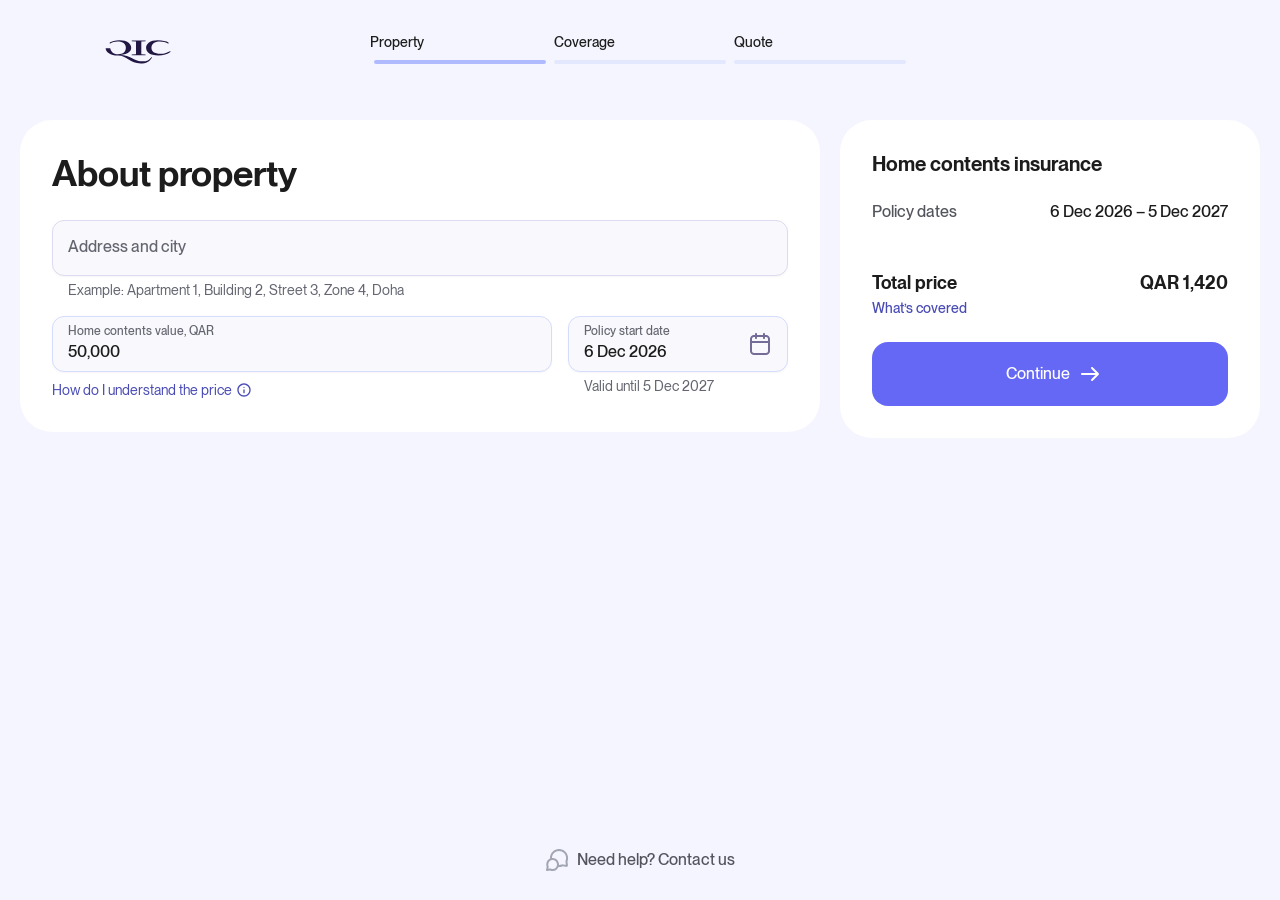
==== property.html @ 15c5d911 "Add files via upload" ====
<!doctype html>
<html lang="en">
<head>
  <meta charset="utf-8">
  <meta name="viewport" content="width=device-width, initial-scale=1">
  <title>QIC — About property</title>
  <link rel="stylesheet" href="css/tokens.css">
  <link rel="stylesheet" href="css/base.css">
  <link rel="stylesheet" href="css/components.css">
  <link rel="stylesheet" href="css/flow.css">
</head>
<body class="flow">

  <!-- ======================= Header-flow-v1.1 ======================= -->
  <header class="flow-header">
    <a class="flow-header__logo" href="index.html" aria-label="QIC">
      <img src="assets/img/logo.svg" alt="" width="76" height="24">
    </a>

    <nav class="flow-steps" aria-label="Quote progress">
      <!-- The mobile header swaps the per-step labels for one caption -->
      <p class="text-small-medium flow-steps__caption">Step 1 of 3: Property</p>

      <ol class="flow-progress">
        <li class="flow-progress__step is-active" aria-current="step">
          <span class="text-small-medium flow-progress__label">Property</span>
          <span class="flow-progress__bar"></span>
        </li>
        <li class="flow-progress__step">
          <span class="text-small-medium flow-progress__label">Coverage</span>
          <span class="flow-progress__bar"></span>
        </li>
        <li class="flow-progress__step">
          <span class="text-small-medium flow-progress__label">Quote</span>
          <span class="flow-progress__bar"></span>
        </li>
      </ol>
    </nav>
  </header>

  <!-- ================ Loading skeleton — frame 35670:120340 ================ -->
  <div class="flow-content flow-skeleton" data-skeleton aria-hidden="true">
    <div class="flow-card skeleton-card skeleton-card--form">
      <div class="skeleton-lines">
        <span class="skeleton skeleton--line"></span>
        <span class="skeleton skeleton--line skeleton--line-short"></span>
      </div>
      <div class="skeleton-row">
        <span class="skeleton skeleton--box"></span>
        <span class="skeleton skeleton--box"></span>
      </div>
    </div>

    <div class="flow-card skeleton-card skeleton-card--summary">
      <div class="skeleton-lines">
        <span class="skeleton skeleton--line"></span>
        <span class="skeleton skeleton--line skeleton--line-summary"></span>
      </div>
      <div class="skeleton-stack">
        <span class="skeleton skeleton--tile"></span>
        <span class="skeleton skeleton--tile"></span>
      </div>
    </div>
  </div>

  <main class="flow-content" data-step-content hidden>

    <!-- ========================= About property ========================= -->
    <form class="flow-card flow-card--form" id="property-form" action="#" novalidate>
      <h1 class="heading-2">About property</h1>

      <div class="flow-fields">

        <div class="field">
          <div class="field__body">
            <div class="field__content">
              <label class="field__label" for="address">Address and city</label>
              <input class="field__input" id="address" type="text" placeholder=" " autocomplete="street-address">
            </div>
          </div>
          <p class="text-small-regular field__caption">Example: Apartment 1, Building 2, Street 3, Zone 4, Doha</p>
        </div>

        <div class="flow-fields__row">
          <div class="flow-fields__col">
            <div class="field field--filled">
              <div class="field__body">
                <div class="field__content">
                  <label class="field__label" for="contents-value">Home contents value, QAR</label>
                  <input class="field__input" id="contents-value" type="text" inputmode="numeric"
                         placeholder=" " value="50,000" data-contents-value>
                </div>
              </div>
            </div>
            <a class="link" href="#">
              How do I understand the price
              <img class="link__icon" src="assets/img/icon-info.svg" alt="" width="16" height="16">
            </a>
          </div>

          <div class="field field--filled field--date">
            <div class="field__body">
              <div class="field__content">
                <label class="field__label" for="start-date">Policy start date</label>
                <span class="field__input field__input--static" data-start-date-text>&nbsp;</span>
              </div>
              <img class="field__icon" src="assets/img/icon-calendar-24.svg" alt="" width="24" height="24">
              <!-- The native control drives the value but is invisible: it renders
                   the date in its own locale format, which is not the design's -->
              <input class="field__date" id="start-date" type="date" data-start-date>
            </div>
            <p class="text-small-regular field__caption">Valid until <span data-valid-until></span></p>
          </div>
        </div>

      </div>
    </form>

    <!-- ============================= Summary ============================= -->
    <aside class="flow-card summary">
      <h2 class="heading-5">Home contents insurance</h2>

      <div class="summary__list">
        <div class="summary__cell">
          <span class="text-medium summary__key">Policy dates</span>
          <span class="text-medium summary__value" data-policy-dates></span>
        </div>
      </div>

      <hr class="summary__line">

      <div class="summary__cell summary__cell--total">
        <div class="summary__total">
          <span class="heading-6">Total price</span>
          <a class="link summary__covered" href="index.html#covers">What&rsquo;s covered</a>
        </div>
        <span class="heading-6 summary__price">QAR 1,420</span>
      </div>

      <button class="btn btn--l btn--primary btn--block" type="submit" form="property-form">
        <span class="btn__content">Continue</span>
        <img class="btn__icon" src="assets/img/icon-arrow-right-24.svg" alt="" width="24" height="24">
      </button>
    </aside>

  </main>

  <!-- ======================== Flow footer v.1.0 ======================== -->
  <footer class="flow-footer">
    <a class="flow-footer__link" href="#">
      <img src="assets/img/icon-support-24.svg" alt="" width="24" height="24">
      <span class="text-medium">Need help? Contact us</span>
    </a>
  </footer>

  <script src="js/state.js"></script>
  <script src="js/flow.js"></script>
</body>
</html>
---- css/tokens.css ----
/* Design tokens extracted from the live QIC portal (qic.online) */
:root {
  --Background-primary:#f5f5f9;
  --Background-secondary:#fff;
  --Border-primary:#dedeed;
  --Content-contrast-white:#fff;
  --Content-ghost:#cacad8;
  --Content-primary:#2d2d36;
  --Content-secondary:#727277;
  --colorAccentPurple100:#f7f8ff;
  --colorAccentPurple200:#e3e8ff;
  --colorAccentPurple300:#d5ddff;
  --colorAccentPurple400:#c5ceff;
  --colorAccentPurple500:#b0bbff;
  --colorAccentPurple50:#fdfdff;
  --colorAccentPurple600:#a4a5eb;
  --colorAccentPurple700:#6568f4;
  --colorAccentPurple800:#494bb5;
  --colorAccentPurple900:#22245e;
  --colorAccentPurple950:#231844;
  --colorAlphaBlack100:#000;
  --colorAlphaBlack12:#0000001f;
  --colorAlphaBlack16:#00000029;
  --colorAlphaBlack20:#00000033;
  --colorAlphaBlack30:#0000004d;
  --colorAlphaBlack40:#00000066;
  --colorAlphaBlack4:#0000000a;
  --colorAlphaBlack50:#00000080;
  --colorAlphaBlack60:#00000099;
  --colorAlphaBlack70:#000000b2;
  --colorAlphaBlack80:#000000cc;
  --colorAlphaBlack8:#00000014;
  --colorAlphaBlack90:#000000e5;
  --colorAlphaGray12:#f9f8fc1f;
  --colorAlphaGray20:#f9f8fc33;
  --colorAlphaPurple12:#6568f41f;
  --colorAlphaPurple16:#6568f429;
  --colorAlphaPurple20:#6568f433;
  --colorAlphaPurple30:#6568f44d;
  --colorAlphaPurple40:#6568f466;
  --colorAlphaPurple4:#6568f40a;
  --colorAlphaPurple50:#6568f480;
  --colorAlphaPurple60:#6568f499;
  --colorAlphaPurple70:#6568f4b2;
  --colorAlphaPurple80:#6568f4cc;
  --colorAlphaPurple8:#6568f414;
  --colorAlphaPurple90:#6568f4e5;
  --colorAlphaWhite100:#fff;
  --colorAlphaWhite12:#ffffff1f;
  --colorAlphaWhite16:#ffffff29;
  --colorAlphaWhite20:#ffffff33;
  --colorAlphaWhite30:#ffffff4d;
  --colorAlphaWhite40:#ffffff66;
  --colorAlphaWhite4:#ffffff0a;
  --colorAlphaWhite50:#ffffff80;
  --colorAlphaWhite60:#ffffff99;
  --colorAlphaWhite70:#ffffffb2;
  --colorAlphaWhite80:#ffffffcc;
  --colorAlphaWhite8:#ffffff14;
  --colorAlphaWhite90:#ffffffe5;
  --colorAltGreen100:#e7f5d0;
  --colorAltGreen200:#d7f2a7;
  --colorAltGreen300:#b2ef76;
  --colorAltGreen400:#82e670;
  --colorAltGreen500:#4ed438;
  --colorAltGreen50:#f5fde8;
  --colorAltGreen600:#27961a;
  --colorAltGreen700:#207318;
  --colorAltGreen800:#1e5b19;
  --colorAltGreen900:#1d4e19;
  --colorAltGreen950:#0a2a09;
  --colorAltOrange100:#fff4c6;
  --colorAltOrange200:#ffefbf;
  --colorAltOrange300:#ffe28c;
  --colorAltOrange400:#ffd65a;
  --colorAltOrange500:#ffbe16;
  --colorAltOrange50:#fffcf2;
  --colorAltOrange600:#f99f07;
  --colorAltOrange700:#dd7702;
  --colorAltOrange800:#b75306;
  --colorAltOrange900:#7a340d;
  --colorAltOrange950:#461a02;
  --colorAltPurple100:#f5e7ff;
  --colorAltPurple200:#ecd4ff;
  --colorAltPurple300:#d8a6ff;
  --colorAltPurple400:#cd8cff;
  --colorAltPurple500:#b351fb;
  --colorAltPurple50:#fbf5ff;
  --colorAltPurple600:#a02eef;
  --colorAltPurple700:#8a1ed2;
  --colorAltPurple800:#741eab;
  --colorAltPurple900:#5f198a;
  --colorAltPurple950:#410566;
  --colorAltRed100:#ffd9db;
  --colorAltRed200:#ffc7c7;
  --colorAltRed300:#ffa6ab;
  --colorAltRed400:#ff858d;
  --colorAltRed500:#ff5a5a;
  --colorAltRed50:#fff2f3;
  --colorAltRed600:#f83b3b;
  --colorAltRed700:#c11414;
  --colorAltRed800:#a01414;
  --colorAltRed900:#841818;
  --colorAltRed950:#480707;
  --colorAltViolet100:#e9e8ff;
  --colorAltViolet200:#ded9ff;
  --colorAltViolet300:#b9b2ff;
  --colorAltViolet400:#9c8cff;
  --colorAltViolet500:#7555fd;
  --colorAltViolet50:#f4f2ff;
  --colorAltViolet600:#6432f5;
  --colorAltViolet700:#5520e1;
  --colorAltViolet800:#481abd;
  --colorAltViolet900:#3c189a;
  --colorAltViolet950:#220c69;
  --colorArabianBlue100:#e0e1ff;
  --colorArabianBlue200:#c7c8fe;
  --colorArabianBlue300:#a5a4fd;
  --colorArabianBlue400:#8c80f9;
  --colorArabianBlue500:#7a62f2;
  --colorArabianBlue50:#eeefff;
  --colorArabianBlue600:#6c45e6;
  --colorArabianBlue700:#5e37cb;
  --colorArabianBlue800:#4c2fa4;
  --colorArabianBlue900:#402d82;
  --colorArabianBlue950:#231844;
  --colorBackgroundElevated:color-mix(in srgb,var(--colorBaseWhite),80% transparent);
  --colorBackgroundGhost:var(--colorSilverKen600);
  --colorBackgroundOverlay:color-mix(in srgb,var(--colorBaseBlack),50% transparent);
  --colorBackgroundPrimary:var(--colorSilverKen100);
  --colorBackgroundSecondary:var(--colorBaseWhite);
  --colorBaseBlack:#000;
  --colorBaseGray0:#fff;
  --colorBaseGray100:#f1effa;
  --colorBaseGray200:#dedaf1;
  --colorBaseGray300:#c5c1db;
  --colorBaseGray400:#b2b2c4;
  --colorBaseGray500:#a2a5b2;
  --colorBaseGray50:#f9f8fc;
  --colorBaseGray600:#858899;
  --colorBaseGray700:#636570;
  --colorBaseGray800:#53555c;
  --colorBaseGray900:#303036;
  --colorBaseGray950:#1c1c1c;
  --colorBasePurple100:#f5f5ff;
  --colorBasePurple200:#e3e8ff;
  --colorBasePurple300:#d5ddff;
  --colorBasePurple400:#c5ceff;
  --colorBasePurple500:#b0bbff;
  --colorBasePurple50:#fdfdff;
  --colorBasePurple600:#a4a5eb;
  --colorBasePurple700:#6568f4;
  --colorBasePurple800:#494bb5;
  --colorBasePurple900:#22245e;
  --colorBasePurple950:#231844;
  --colorBaseWhite:#fff;
  --colorBgBtnAlphaModalDefault:var(--colorAlphaWhite4);
  --colorBgBtnAlphaModalFocus:var(--colorAlphaWhite20);
  --colorBgBtnAlphaModalFocusOnWhite:var(--colorAlphaPurple12);
  --colorBgBtnAlphaModalHover:var(--colorAlphaWhite12);
  --colorBgBtnAlphaModalHoverOnWhite:var(--colorAlphaPurple4);
  --colorBgBtnCounterDefault:var(--colorBaseGray50);
  --colorBgBtnCounterDisabled:var(--colorAlphaPurple4);
  --colorBgBtnCounterFocus:var(--colorAltViolet100);
  --colorBgBtnCounterHover:var(--colorBaseGray100);
  --colorBgBtnGhostFocus:var(--colorBaseGray0);
  --colorBgBtnGhostHover:var(--colorAlphaBlack4);
  --colorBgBtnOutlineDefault:var(--colorBaseGray0);
  --colorBgBtnOutlineDisabled:var(--colorBaseGray0);
  --colorBgBtnOutlineFocus:var(--colorBaseGray0);
  --colorBgBtnOutlineHover:var(--colorBaseGray50);
  --colorBgBtnPrimaryDefault:var(--colorBasePurple700);
  --colorBgBtnPrimaryDisabled:var(--colorAlphaPurple4);
  --colorBgBtnPrimaryFocus:var(--colorBasePurple700);
  --colorBgBtnPrimaryHover:var(--colorBasePurple800);
  --colorBgBtnSecondaryDefault:var(--colorAlphaPurple8);
  --colorBgBtnSecondaryDisabled:var(--colorAlphaPurple4);
  --colorBgBtnSecondaryFocus:var(--colorAlphaPurple8);
  --colorBgBtnSecondaryHover:var(--colorAlphaPurple12);
  --colorBgBtnWhatsappDefaultOutline:var(--colorBaseGray0);
  --colorBgBtnWhatsappDefaultSolid:#25d366;
  --colorBgBtnWhatsappFocusOutline:var(--colorBaseGray0);
  --colorBgBtnWhatsappFocusSolid:#25d366;
  --colorBgBtnWhatsappHoverOutline:#dcfce7;
  --colorBgBtnWhatsappHoverSolid:#07b548;
  --colorBgCellDefault:var(--colorBaseGray0);
  --colorBgCellDisabled:var(--colorBaseGray0);
  --colorBgCellHover:var(--colorBaseGray100);
  --colorBgCellPressed:var(--colorBaseGray200);
  --colorBgCheckboxOffDefault:var(--colorAlphaPurple4);
  --colorBgCheckboxOffDisabled:var(--colorAlphaPurple4);
  --colorBgCheckboxOffError:var(--colorAltRed50);
  --colorBgCheckboxOffHover:var(--colorBaseGray0);
  --colorBgCheckboxOffPressed:var(--colorAlphaPurple20);
  --colorBgCheckboxOnDefault:var(--colorBasePurple700);
  --colorBgCheckboxOnDisabled:var(--colorAlphaPurple4);
  --colorBgCheckboxOnHover:var(--colorBasePurple800);
  --colorBgCheckboxOnPressed:var(--colorBasePurple900);
  --colorBgInputDefault:var(--colorBaseGray50);
  --colorBgInputDefaultError:var(--colorBaseGray50);
  --colorBgInputDisabled:var(--colorBaseGray50);
  --colorBgInputFilled:var(--colorBaseGray50);
  --colorBgInputFocus:var(--colorBaseGray0);
  --colorBgInputFocusError:var(--colorBaseGray0);
  --colorBgInputHover:var(--colorBaseGray100);
  --colorBgInputHoverError:var(--colorBaseGray0);
  --colorBgProgressCurrent:var(--colorAltGreen500);
  --colorBgProgressNeutral:var(--colorBaseGray100);
  --colorBgProgressNeutralHover:var(--colorAltOrange100);
  --colorBgProgressNext:var(--colorAltGreen300);
  --colorBgProgressSelected:var(--colorAltOrange400);
  --colorBgRadioOffDefault:var(--colorAlphaPurple4);
  --colorBgRadioOffDisabled:var(--colorAlphaPurple4);
  --colorBgRadioOffError:var(--colorAltRed50);
  --colorBgRadioOffHover:var(--colorBaseGray0);
  --colorBgRadioOffPressed:var(--colorAlphaPurple20);
  --colorBgRadioOnDefault:var(--colorBaseGray0);
  --colorBgRadioOnDisabled:var(--colorBaseGray50);
  --colorBgRadioOnHover:var(--colorBasePurple50);
  --colorBgRadioOnPressed:var(--colorBaseGray0);
  --colorBgSrfAccentBrand:var(--colorBasePurple700);
  --colorBgSrfAccentBrandHover:var(--colorBasePurple800);
  --colorBgSrfArabianDark:var(--colorBasePurple900);
  --colorBgSrfBlack:var(--colorAlphaBlack100);
  --colorBgSrfBrandPurple:var(--colorBasePurple200);
  --colorBgSrfContrastDark:var(--colorBaseGray950);
  --colorBgSrfErrorRed:var(--colorAltRed50);
  --colorBgSrfNavbarBlur:var(--colorAlphaWhite80);
  --colorBgSrfNavbarDefault:var(--colorBaseGray0);
  --colorBgSrfNeutralGray:var(--colorBaseGray200);
  --colorBgSrfNeutralHover:var(--colorBaseGray50);
  --colorBgSrfOverlay:var(--colorAlphaBlack60);
  --colorBgSrfOverlayLight:var(--colorAlphaWhite80);
  --colorBgSrfPrimary:var(--colorBaseGray0);
  --colorBgSrfSecondary:var(--colorBasePurple100);
  --colorBgSrfSecondaryAlpha:var(--colorAlphaPurple4);
  --colorBgSrfSuccessGreen:var(--colorAltGreen100);
  --colorBgSrfTertiary:var(--colorBaseGray100);
  --colorBgSrfTertiaryAlpha:var(--colorAlphaPurple8);
  --colorBgSrfWarningYellow:var(--colorAltOrange100);
  --colorBgSrfWarningYellowSolid:var(--colorAltOrange400);
  --colorBgToggleOffActive:var(--colorAlphaPurple4);
  --colorBgToggleOffDefault:var(--colorAlphaPurple8);
  --colorBgToggleOffDisabled:var(--colorAlphaPurple4);
  --colorBgToggleOffFocus:var(--colorAlphaPurple8);
  --colorBgToggleOffHover:var(--colorAlphaPurple12);
  --colorBgToggleOnActive:var(--colorBasePurple900);
  --colorBgToggleOnDefault:var(--colorBasePurple700);
  --colorBgToggleOnDisabled:var(--colorAlphaPurple4);
  --colorBgToggleOnFocus:var(--colorBasePurple700);
  --colorBgToggleOnHover:var(--colorBasePurple800);
  --colorBorderPrimary:var(--colorSilverKen500);
  --colorBrdrBtnOutlineDefault:var(--colorBaseGray200);
  --colorBrdrBtnOutlineDisabled:var(--colorAlphaPurple8);
  --colorBrdrBtnOutlineFocus:var(--colorBaseGray300);
  --colorBrdrBtnOutlineHover:var(--colorBaseGray300);
  --colorBrdrBtnWhatsappDefault:var(--colorBaseGray200);
  --colorBrdrBtnWhatsappFocus:#25d366;
  --colorBrdrBtnWhatsappHover:#86efad;
  --colorBrdrCellPrimary:var(--colorBaseGray0);
  --colorBrdrCellSecondary:var(--colorBaseGray0);
  --colorBrdrCheckboxOffDefault:var(--colorAlphaPurple12);
  --colorBrdrCheckboxOffError:var(--colorAltRed500);
  --colorBrdrCheckboxOffFocus:var(--colorBasePurple800);
  --colorBrdrCheckboxOffHover:var(--colorBasePurple700);
  --colorBrdrInputDefault:var(--colorBaseGray200);
  --colorBrdrInputDisabled:var(--colorAlphaPurple4);
  --colorBrdrInputError:var(--colorAltRed500);
  --colorBrdrInputFilled:var(--colorBasePurple300);
  --colorBrdrInputFocus:var(--colorBasePurple700);
  --colorBrdrInputHover:var(--colorBasePurple300);
  --colorBrdrRadioOffDefault:var(--colorAlphaPurple12);
  --colorBrdrRadioOffError:var(--colorAltRed500);
  --colorBrdrRadioOffHover:var(--colorAlphaPurple40);
  --colorBrdrRadioOffPressed:var(--colorBasePurple700);
  --colorBrdrRadioOnDefault:var(--colorBasePurple700);
  --colorBrdrRadioOnDisabled:var(--colorBaseGray200);
  --colorBrdrRadioOnHover:var(--colorBasePurple800);
  --colorBrdrRadioOnPressed:var(--colorBasePurple900);
  --colorBrdrSrfBgSeparator:var(--colorBaseGray0);
  --colorBrdrSrfBrandPurple:var(--colorAltViolet500);
  --colorBrdrSrfErrorRed:var(--colorAltRed500);
  --colorBrdrSrfGhost:var(--colorBaseGray50);
  --colorBrdrSrfPrimary:var(--colorBaseGray300);
  --colorBrdrSrfSecondary:var(--colorBaseGray200);
  --colorBrdrSrfSuccessGreen:var(--colorAltGreen500);
  --colorBrdrSrfTertiary:var(--colorBaseGray100);
  --colorBrdrSrfTransparentDark:var(--colorAlphaBlack12);
  --colorBrdrSrfTransparentLight:var(--colorAlphaWhite20);
  --colorBrdrSrfWarningYellow:var(--colorAltOrange500);
  --colorBrdrToggleOffFocus:var(--colorBasePurple700);
  --colorChaosBlack100:#bebec1;
  --colorChaosBlack200:#9e9ea3;
  --colorChaosBlack300:#727277;
  --colorChaosBlack400:#57575e;
  --colorChaosBlack500:#2d2d36;
  --colorChaosBlack50:#eaeaeb;
  --colorChaosBlack600:#292931;
  --colorChaosBlack700:#202026;
  --colorChaosBlack800:#19191e;
  --colorChaosBlack900:#131317;
  --colorContentAction:var(--colorRoyalPurple500);
  --colorContentContrastWhite:var(--colorBaseWhite);
  --colorContentGhost:var(--colorSilverKen600);
  --colorContentPrimary:var(--colorChaosBlack500);
  --colorContentSecondary:var(--colorChaosBlack300);
  --colorContentTertiary:var(--colorSilverKen700);
  --colorContextErrorBg:var(--colorFieryRed50);
  --colorContextErrorButton:var(--colorFieryRed100);
  --colorContextErrorContent:var(--colorFieryRed700);
  --colorContextNeutral:var(--colorSilverKen50);
  --colorContextPurpleBg:var(--colorRoyalPurple50);
  --colorContextPurpleDark:var(--colorRoyalPurple800);
  --colorContextPurpleLight:var(--colorRoyalPurple100);
  --colorContextSuccessAction:var(--colorGorgeousGreen100);
  --colorContextSuccessBg:var(--colorGorgeousGreen50);
  --colorContextSuccessContent:var(--colorGorgeousGreen700);
  --colorContextWarningBg:var(--colorSpectraYellow50);
  --colorContextWarningButton:var(--colorSpectraYellow100);
  --colorContextWarningContent:var(--colorSpectraYellow800);
  --colorFieryRed100:#f5bab7;
  --colorFieryRed200:#f19895;
  --colorFieryRed300:#ea6964;
  --colorFieryRed400:#e64c46;
  --colorFieryRed500:#e01f18;
  --colorFieryRed50:#fce9e7;
  --colorFieryRed600:#cc1c16;
  --colorFieryRed700:#9f1611;
  --colorFieryRed800:#7b110d;
  --colorFieryRed900:#5e0d0a;
  --colorGorgeousGreen100:#c2e8c7;
  --colorGorgeousGreen200:#a4ddac;
  --colorGorgeousGreen300:#7bcd86;
  --colorGorgeousGreen400:#61c46f;
  --colorGorgeousGreen500:#3ab54b;
  --colorGorgeousGreen50:#ebf8ed;
  --colorGorgeousGreen600:#35a544;
  --colorGorgeousGreen700:#298135;
  --colorGorgeousGreen800:#206429;
  --colorGorgeousGreen900:#184c20;
  --colorIcnBtnAlphaModalDefault:var(--colorAlphaWhite80);
  --colorIcnBtnAlphaModalDefaultOnWhite:var(--colorBaseGray600);
  --colorIcnBtnAlphaModalFocus:var(--colorBaseGray0);
  --colorIcnBtnAlphaModalFocusOnWhite:var(--colorBaseGray950);
  --colorIcnBtnAlphaModalHover:var(--colorBaseGray0);
  --colorIcnBtnAlphaModalHoverOnWhite:var(--colorBaseGray800);
  --colorIcnBtnCounterDefault:var(--colorBaseGray950);
  --colorIcnBtnCounterDisabled:var(--colorBaseGray500);
  --colorIcnBtnCounterFocus:var(--colorBasePurple900);
  --colorIcnBtnCounterHover:var(--colorBasePurple800);
  --colorIcnBtnGhostDefault:var(--colorBasePurple700);
  --colorIcnBtnGhostDisabled:var(--colorBaseGray500);
  --colorIcnBtnGhostFocus:var(--colorBasePurple700);
  --colorIcnBtnGhostHover:var(--colorBasePurple800);
  --colorIcnBtnLinkDefault:var(--colorBasePurple800);
  --colorIcnBtnLinkDefaultContrast:var(--colorBasePurple50);
  --colorIcnBtnLinkDisabled:var(--colorAlphaBlack30);
  --colorIcnBtnLinkDisabledContrast:var(--colorAlphaWhite60);
  --colorIcnBtnLinkFocus:var(--colorBasePurple900);
  --colorIcnBtnLinkFocusContrast:var(--colorBaseGray0);
  --colorIcnBtnLinkHover:var(--colorBasePurple900);
  --colorIcnBtnLinkHoverContrast:var(--colorBaseGray0);
  --colorIcnBtnOutlineDefault:var(--colorBaseGray950);
  --colorIcnBtnOutlineDisabled:var(--colorBaseGray500);
  --colorIcnBtnOutlineFocus:var(--colorBaseGray950);
  --colorIcnBtnOutlineHover:var(--colorBasePurple950);
  --colorIcnBtnPrimaryDefault:var(--colorBaseGray0);
  --colorIcnBtnPrimaryDisabled:var(--colorBaseGray500);
  --colorIcnBtnPrimaryFocus:var(--colorBaseGray0);
  --colorIcnBtnPrimaryHover:var(--colorBasePurple50);
  --colorIcnBtnSecondaryDefault:var(--colorBasePurple700);
  --colorIcnBtnSecondaryDisabled:var(--colorBaseGray500);
  --colorIcnBtnSecondaryFocus:var(--colorBasePurple700);
  --colorIcnBtnSecondaryHover:var(--colorBasePurple800);
  --colorIcnBtnWhatsappDefaultOutline:var(--colorBaseGray950);
  --colorIcnBtnWhatsappDefaultSolid:var(--colorBaseGray0);
  --colorIcnBtnWhatsappFocusOutline:var(--colorBaseGray950);
  --colorIcnBtnWhatsappFocusSolid:var(--colorBaseGray0);
  --colorIcnBtnWhatsappHoverOutline:#103928;
  --colorIcnBtnWhatsappHoverSolid:var(--colorBaseGray0);
  --colorIcnCellPrimary:#fff;
  --colorIcnCellSecondary:#fff;
  --colorIcnCheckboxOnDefault:var(--colorBaseGray0);
  --colorIcnCheckboxOnDisabled:var(--colorBaseGray500);
  --colorIcnCheckboxOnFocus:var(--colorBaseGray0);
  --colorIcnCheckboxOnHover:var(--colorBasePurple50);
  --colorIcnInputComplete:var(--colorAltGreen600);
  --colorIcnInputDefault:var(--colorBaseGray700);
  --colorIcnInputDisabled:var(--colorBaseGray500);
  --colorIcnInputError:var(--colorAltRed500);
  --colorIcnInputHover:var(--colorBaseGray900);
  --colorIcnRadioOnDefault:var(--colorBasePurple700);
  --colorIcnRadioOnDisabled:var(--colorBaseGray200);
  --colorIcnRadioOnHover:var(--colorBasePurple800);
  --colorIcnRadioOnPressed:var(--colorBasePurple900);
  --colorIcnSrfAction:var(--colorBasePurple700);
  --colorIcnSrfBrandPurple:var(--colorBasePurple800);
  --colorIcnSrfContrastDark:var(--colorBaseGray950);
  --colorIcnSrfContrastLight:var(--colorBaseGray0);
  --colorIcnSrfErrorRed:var(--colorAltRed700);
  --colorIcnSrfGhost:var(--colorBaseGray300);
  --colorIcnSrfLightYellow:var(--colorAltOrange400);
  --colorIcnSrfPrimary:var(--colorBaseGray950);
  --colorIcnSrfSecondary:var(--colorBaseGray800);
  --colorIcnSrfSuccessGreen:var(--colorAltGreen700);
  --colorIcnSrfTertiary:var(--colorBaseGray500);
  --colorIcnSrfWarningYellow:var(--colorAltOrange700);
  --colorIcnToggleOffActive:var(--colorBaseGray0);
  --colorIcnToggleOffDefault:var(--colorBaseGray0);
  --colorIcnToggleOffDisabled:var(--colorBaseGray200);
  --colorIcnToggleOffFocus:var(--colorBaseGray0);
  --colorIcnToggleOffHover:var(--colorBaseGray0);
  --colorIcnToggleOnActive:var(--colorBaseGray0);
  --colorIcnToggleOnDefault:var(--colorBaseGray0);
  --colorIcnToggleOnDisabled:var(--colorBaseGray0);
  --colorIcnToggleOnFocus:var(--colorBaseGray0);
  --colorIcnToggleOnHover:var(--colorBaseGray0);
  --colorInteractiveComplete:var(--colorGorgeousGreen500);
  --colorInteractiveError:var(--colorFieryRed500);
  --colorInteractiveHoverEffectError:var(--colorFieryRed50);
  --colorInteractiveHoverEffectPrimary:var(--colorRoyalPurple100);
  --colorInteractivePrimaryActive:var(--colorRoyalPurple700);
  --colorInteractivePrimaryHover:var(--colorRoyalPurple600);
  --colorInteractiveSecondaryActive:var(--colorSilverKen400);
  --colorInteractiveSecondaryHover:var(--colorSilverKen200);
  --colorInteractiveWarning:var(--colorSpectraYellow500);
  --colorMaroonRed100:#ffe4e6;
  --colorMaroonRed200:#fecdd3;
  --colorMaroonRed300:#fca5af;
  --colorMaroonRed400:#fa7285;
  --colorMaroonRed500:#f3405e;
  --colorMaroonRed50:#fff1f2;
  --colorMaroonRed600:#e01e48;
  --colorMaroonRed700:#bd133c;
  --colorMaroonRed800:#9e1338;
  --colorMaroonRed900:#74112f;
  --colorMaroonRed950:#4c0519;
  --colorPearlGray0:#fff;
  --colorPearlGray100:#ebebff;
  --colorPearlGray200:#e5e3ff;
  --colorPearlGray25:#f7f7fc;
  --colorPearlGray300:#d3d3eb;
  --colorPearlGray400:#b2b2d1;
  --colorPearlGray500:#9393ba;
  --colorPearlGray50:#f5f5ff;
  --colorPearlGray600:#867fac;
  --colorPearlGray700:#746c96;
  --colorPearlGray800:#5e597a;
  --colorPearlGray900:#4f4c63;
  --colorPearlGray950:#2e2c3a;
  --colorRoyalPurple100:#ded7f8;
  --colorRoyalPurple200:#b39ef9;
  --colorRoyalPurple300:#9072f6;
  --colorRoyalPurple400:#7b56f5;
  --colorRoyalPurple500:#5a2cf2;
  --colorRoyalPurple600:#5128dc;
  --colorRoyalPurple700:#401fac;
  --colorRoyalPurple800:#321885;
  --colorRoyalPurple900:#261266;
  --colorShellBlue100:#e2f4fc;
  --colorShellBlue200:#b6e8f9;
  --colorShellBlue300:#83dbf6;
  --colorShellBlue400:#42c8ee;
  --colorShellBlue500:#19b3de;
  --colorShellBlue50:#f1fafe;
  --colorShellBlue600:#0c91bd;
  --colorShellBlue700:#0b7499;
  --colorShellBlue800:#0d617f;
  --colorShellBlue900:#115169;
  --colorShellBlue950:#0b3346;
  --colorSilverKen100:#f5f5f9;
  --colorSilverKen200:#f0f0f7;
  --colorSilverKen300:#e9e9f3;
  --colorSilverKen400:#e5e5f1;
  --colorSilverKen500:#dedeed;
  --colorSilverKen50:#f9fafb;
  --colorSilverKen600:#cacad8;
  --colorSilverKen700:#9e9ea8;
  --colorSilverKen800:#7a7a82;
  --colorSilverKen900:#5d5d64;
  --colorSpectraYellow100:#fde8b8;
  --colorSpectraYellow200:#fddd96;
  --colorSpectraYellow300:#fcce66;
  --colorSpectraYellow400:#fbc548;
  --colorSpectraYellow500:#fab61a;
  --colorSpectraYellow50:#fff8e8;
  --colorSpectraYellow600:#e4a618;
  --colorSpectraYellow700:#b28112;
  --colorSpectraYellow800:#8a640e;
  --colorSpectraYellow900:#694c0b;
  --colorSuluGreen100:#ebf8cf;
  --colorSuluGreen200:#d7f2a4;
  --colorSuluGreen300:#c7eb88;
  --colorSuluGreen400:#a0d843;
  --colorSuluGreen500:#81be24;
  --colorSuluGreen50:#f6fce9;
  --colorSuluGreen600:#639719;
  --colorSuluGreen700:#4c7318;
  --colorSuluGreen800:#3e5c18;
  --colorSuluGreen900:#364e19;
  --colorSuluGreen950:#1a2b08;
  --colorSunriseYellow100:#fff0c6;
  --colorSunriseYellow200:#ffd970;
  --colorSunriseYellow300:#ffc94a;
  --colorSunriseYellow400:#ffb220;
  --colorSunriseYellow500:#f98f07;
  --colorSunriseYellow50:#fffaeb;
  --colorSunriseYellow600:#dd6902;
  --colorSunriseYellow700:#b74706;
  --colorSunriseYellow800:#94360c;
  --colorSunriseYellow900:#7a2d0d;
  --colorSunriseYellow950:#461602;
  --colorSunsetPink100:#f6eafd;
  --colorSunsetPink200:#efd9fb;
  --colorSunsetPink300:#e2bcf6;
  --colorSunsetPink400:#d091ef;
  --colorSunsetPink500:#c67ae9;
  --colorSunsetPink50:#fbf6fe;
  --colorSunsetPink600:#ab47d6;
  --colorSunsetPink700:#9434bc;
  --colorSunsetPink800:#7c2f9a;
  --colorSunsetPink900:#66277c;
  --colorSunsetPink950:#47115a;
  --colorTxtBtnGhostDefault:var(--colorBasePurple700);
  --colorTxtBtnGhostDisabled:var(--colorBaseGray500);
  --colorTxtBtnGhostFocus:var(--colorBasePurple700);
  --colorTxtBtnGhostHover:var(--colorBasePurple800);
  --colorTxtBtnLinkDefault:var(--colorBasePurple800);
  --colorTxtBtnLinkDefaultContrast:var(--colorBasePurple50);
  --colorTxtBtnLinkDisabled:var(--colorAlphaBlack30);
  --colorTxtBtnLinkDisabledContrast:var(--colorAlphaWhite60);
  --colorTxtBtnLinkFocus:var(--colorBasePurple900);
  --colorTxtBtnLinkFocusContrast:var(--colorBaseGray0);
  --colorTxtBtnLinkHover:var(--colorBasePurple900);
  --colorTxtBtnLinkHoverContrast:var(--colorBaseGray0);
  --colorTxtBtnOutlineDefault:var(--colorBaseGray950);
  --colorTxtBtnOutlineDisabled:var(--colorBaseGray500);
  --colorTxtBtnOutlineFocus:var(--colorBaseGray950);
  --colorTxtBtnOutlineHover:var(--colorBasePurple950);
  --colorTxtBtnPrimaryDefault:var(--colorBaseGray0);
  --colorTxtBtnPrimaryDisabled:var(--colorBaseGray500);
  --colorTxtBtnPrimaryFocus:var(--colorBaseGray0);
  --colorTxtBtnPrimaryHover:var(--colorBasePurple50);
  --colorTxtBtnSecondaryDefault:var(--colorBasePurple700);
  --colorTxtBtnSecondaryDisabled:var(--colorBaseGray500);
  --colorTxtBtnSecondaryFocus:var(--colorBasePurple700);
  --colorTxtBtnSecondaryHover:var(--colorBasePurple800);
  --colorTxtBtnWhatsappDefaultOutline:var(--colorBaseGray950);
  --colorTxtBtnWhatsappDefaultSolid:var(--colorBaseGray0);
  --colorTxtBtnWhatsappFocusOutline:var(--colorBaseGray950);
  --colorTxtBtnWhatsappFocusSolid:var(--colorBaseGray0);
  --colorTxtBtnWhatsappHoverOutline:#103928;
  --colorTxtBtnWhatsappHoverSolid:var(--colorBaseGray0);
  --colorTxtCellPrimary:var(--colorBaseGray0);
  --colorTxtCellSecondary:var(--colorBaseGray0);
  --colorTxtInputLabelComplete:var(--colorAltGreen600);
  --colorTxtInputLabelDefault:var(--colorBaseGray700);
  --colorTxtInputLabelDefaultError:var(--colorAltRed500);
  --colorTxtInputLabelDisabled:var(--colorBaseGray500);
  --colorTxtInputLabelFocus:var(--colorBaseGray950);
  --colorTxtInputLabelHover:var(--colorBaseGray900);
  --colorTxtInputLabelHoverError:var(--colorAltRed600);
  --colorTxtInputValueActive:var(--colorBaseGray950);
  --colorTxtInputValueActiveBlue:var(--colorBasePurple800);
  --colorTxtInputValueActiveError:var(--colorBaseGray950);
  --colorTxtInputValueDefault:var(--colorBaseGray700);
  --colorTxtInputValueDefaultError:var(--colorAltRed500);
  --colorTxtInputValueDisabled:var(--colorBaseGray500);
  --colorTxtInputValueHover:var(--colorBaseGray900);
  --colorTxtInputValueHoverError:var(--colorAltRed600);
  --colorTxtSrfAction:var(--colorBasePurple700);
  --colorTxtSrfBrandPurple:var(--colorBasePurple800);
  --colorTxtSrfContrastDark:var(--colorBaseGray950);
  --colorTxtSrfContrastLight:var(--colorBaseGray0);
  --colorTxtSrfErrorRed:var(--colorAltRed700);
  --colorTxtSrfGhost:var(--colorBaseGray500);
  --colorTxtSrfPrimary:var(--colorBaseGray950);
  --colorTxtSrfSecondary:var(--colorBaseGray800);
  --colorTxtSrfSuccessGreen:var(--colorAltGreen700);
  --colorTxtSrfTertiary:var(--colorBaseGray700);
  --colorTxtSrfWarningYellow:var(--colorAltOrange700);
  --dimension--0-1:-1px;
  --dimension--0-5:-2px;
  --dimension--1-5:-6px;
  --dimension--10:-40px;
  --dimension--12:-48px;
  --dimension--16:-64px;
  --dimension--1:-4px;
  --dimension--25:-100px;
  --dimension--2:-8px;
  --dimension--3:-12px;
  --dimension--4:-16px;
  --dimension--50:-200px;
  --dimension--5:-20px;
  --dimension--6:-24px;
  --dimension--7:-28px;
  --dimension--8:-32px;
  --dimension-0-1:1px;
  --dimension-0-5:2px;
  --dimension-0:0;
  --dimension-1-5:6px;
  --dimension-10:40px;
  --dimension-12:48px;
  --dimension-16:64px;
  --dimension-1:4px;
  --dimension-25:100px;
  --dimension-2:8px;
  --dimension-3:12px;
  --dimension-4:16px;
  --dimension-50:200px;
  --dimension-5:20px;
  --dimension-6:24px;
  --dimension-7:28px;
  --dimension-8:32px;
  --lh-display-hero:86px;
  --lh-heading-1:62px;
  --lh-heading-2:50px;
  --radius-0:var(--dimension-0);
  --radius-10:var(--dimension-16);
  --radius-1:var(--dimension-0-5);
  --radius-2-5:var(--dimension-1-5);
  --radius-2:var(--dimension-1);
  --radius-3:8px;
  --radius-3:var(--dimension-2);
  --radius-4:12px;
  --radius-4:var(--dimension-3);
  --radius-5:16px;
  --radius-5:var(--dimension-4);
  --radius-6:var(--dimension-5);
  --radius-7:var(--dimension-6);
  --radius-8:32px;
  --radius-8:var(--dimension-8);
  --radius-9:var(--dimension-12);
  --shadow2xl:var(--dimension-0) var(--dimension-3) var(--dimension-4) var(--dimension--2) var(--colorAlphaBlack12),var(--dimension-0) var(--dimension-6) var(--dimension-12) var(--dimension-0) var(--colorAlphaBlack16);
  --shadow3xl:var(--dimension-0) var(--dimension-4) var(--dimension-5) var(--dimension--4) var(--colorAlphaBlack16),var(--dimension-0) var(--dimension-8) var(--dimension-16) var(--dimension-0) var(--colorAlphaBlack20);
  --shadowBold:var(--dimension-0) var(--dimension-0-1) var(--dimension-1) var(--dimension-0) var(--colorAlphaBlack12),var(--dimension-0) var(--dimension-0-1) var(--dimension-0-5) var(--dimension-0) var(--colorAlphaBlack8);
  --shadowErrorBorder:var(--dimension-0) var(--dimension-0-1) var(--dimension-1) var(--dimension-0) var(--colorAlphaBlack4),var(--dimension-0) var(--dimension-0-1) var(--dimension-0-5) var(--dimension-0) var(--colorAlphaBlack4),var(--dimension-0) var(--dimension-0) var(--dimension-0) var(--dimension-0-5) var(--colorMaroonRed50);
  --shadowFloating:var(--dimension-0) var(--dimension-4) var(--dimension-50) var(--dimension-0) var(--colorAlphaPurple12);
  --shadowHoverFocus:var(--dimension-0) var(--dimension-0) var(--dimension-0) var(--dimension-0-5) var(--colorAlphaPurple8);
  --shadowHoverFocusAlt:var(--dimension-0) var(--dimension-0) var(--dimension-0) var(--dimension-0-5) var(--colorAlphaWhite20);
  --shadowHoverXsFocus:var(--dimension-0) var(--dimension-0) var(--dimension-0) var(--dimension-0-5) var(--colorAlphaPurple8);
  --shadowLg:var(--dimension-0) var(--dimension-1) var(--dimension-2) var(--dimension--0-5) var(--colorAlphaBlack8),var(--dimension-0) var(--dimension-3) var(--dimension-3) var(--dimension-0) var(--colorAlphaBlack4);
  --shadowMd:var(--dimension-0) var(--dimension-1) var(--dimension-2) var(--dimension-0) var(--colorAlphaBlack4);
  --shadowSkeu:var(--dimension-0) var(--dimension-0-1) var(--dimension-0-5) var(--dimension-0) var(--colorAlphaBlack4),var(--dimension-0) var(--dimension-2) var(--dimension-4) var(--dimension-0) var(--colorAlphaBlack8),var(--dimension-0) var(--dimension--1) var(--dimension-0) var(--dimension-0) var(--colorAlphaBlack8) inset;
  --shadowSm:var(--dimension-0) var(--dimension-0-1) var(--dimension-1) var(--dimension-0) var(--colorAlphaBlack4),var(--dimension-0) var(--dimension-0-1) var(--dimension-0-5) var(--dimension-0) var(--colorAlphaBlack4);
  --shadowSmFocus:var(--dimension-0) var(--dimension-0-1) var(--dimension-1) var(--dimension-0) rgba(0,0,0,.05),var(--dimension-0) var(--dimension-0-1) var(--dimension-0-5) var(--dimension-0) var(--colorAlphaBlack4),var(--dimension-0) var(--dimension-0) var(--dimension-0) var(--dimension-0-5) var(--colorAlphaPurple8);
  --shadowTooltip:var(--dimension-0) var(--dimension-0-1) var(--dimension-1) var(--dimension-0-1) var(--colorAlphaBlack16),var(--dimension-0) var(--dimension-2) var(--dimension-6) var(--dimension-0) var(--colorAlphaBlack12);
  --shadowWhatsappFocus:var(--dimension-0) var(--dimension-0-1) var(--dimension-1) var(--dimension-0) var(--colorAlphaBlack4),var(--dimension-0) var(--dimension-0-1) var(--dimension-0-5) var(--dimension-0) var(--colorAlphaBlack4),var(--dimension-0) var(--dimension-0) var(--dimension-0) var(--dimension-0-5) #f0fdf4;
  --shadowXl:var(--dimension-0) var(--dimension-2) var(--dimension-3) var(--dimension--1) var(--colorAlphaBlack8),var(--dimension-0) var(--dimension-5) var(--dimension-6) var(--dimension-0) var(--colorAlphaBlack4);
  --shadowXs:var(--dimension-0) var(--dimension-0-1) var(--dimension-0-5) var(--dimension-0) var(--colorAlphaBlack4);
  --shadowXsFocus:var(--dimension-0) var(--dimension-0-1) var(--dimension-0-5) var(--dimension-0) var(--colorAlphaBlack4),var(--dimension-0) var(--dimension-0) var(--dimension-0) var(--dimension-0-5) var(--colorAlphaPurple8);
  --spacing-0:var(--dimension-0);
  --spacing-10:var(--dimension-16);
  --spacing-11:var(--dimension-25);
  --spacing-1:var(--dimension-0-5);
  --spacing-2-5:var(--dimension-1-5);
  --spacing-2:var(--dimension-1);
  --spacing-3:8px;
  --spacing-3:var(--dimension-2);
  --spacing-4:var(--dimension-3);
  --spacing-5:16px;
  --spacing-5:var(--dimension-4);
  --spacing-6:20px;
  --spacing-6:var(--dimension-5);
  --spacing-7:24px;
  --spacing-7:var(--dimension-6);
  --spacing-8:32px;
  --spacing-8:var(--dimension-8);
  --spacing-9:var(--dimension-12);
}
---- css/base.css ----
/* ---------------------------------------------------------------
   Base layer: fonts, reset, typography scale
   Typography values come from the Figma text styles:
   Headings/heading-1        48/62 SemiBold
   Paragraph/default-bold    18/28 SemiBold
   Texts/text-medium         16/24 Medium
   Texts/text-small-medium   14/20 Medium
   --------------------------------------------------------------- */

@font-face {
  font-family: "PP Neue Montreal";
  font-style: normal;
  font-weight: 400;
  font-display: swap;
  src: url("../assets/fonts/PPNeueMontreal-Regular.woff2") format("woff2");
}
@font-face {
  font-family: "PP Neue Montreal";
  font-style: normal;
  font-weight: 500;
  font-display: swap;
  src: url("../assets/fonts/PPNeueMontreal-Medium.woff2") format("woff2");
}
@font-face {
  font-family: "PP Neue Montreal";
  font-style: normal;
  font-weight: 600;
  font-display: swap;
  src: url("../assets/fonts/PPNeueMontreal-SemiBold.woff2") format("woff2");
}

*,
*::before,
*::after {
  box-sizing: border-box;
}

html {
  -webkit-text-size-adjust: 100%;
}

body {
  margin: 0;
  background-color: var(--colorBgSrfPrimary);
  color: var(--colorTxtSrfPrimary);
  font-family: "PP Neue Montreal", -apple-system, BlinkMacSystemFont, "Segoe UI", Roboto, sans-serif;
  font-size: 16px;
  font-weight: 500;
  line-height: 24px;
  -webkit-font-smoothing: antialiased;
  -moz-osx-font-smoothing: grayscale;
}

img,
svg {
  display: block;
  max-width: 100%;
}

/* A class that sets `display` would otherwise beat the UA rule for [hidden],
   which is how the A/B harness takes a variant off the page */
[hidden] {
  display: none !important;
}

/* These carry a UA margin (figure/blockquote get 1em 40px) that breaks layout */
figure,
blockquote {
  margin: 0;
}

button {
  font: inherit;
  color: inherit;
  margin: 0;
}

.heading-1 {
  margin: 0;
  font-size: 48px;
  line-height: 62px;
  font-weight: 600;
  letter-spacing: 0;
}

.heading-2 {
  margin: 0;
  font-size: 36px;
  line-height: 44px;
  font-weight: 600;
  letter-spacing: 0;
}

.heading-3 {
  margin: 0;
  font-size: 28px;
  line-height: 32px;
  font-weight: 600;
  letter-spacing: 0;
}

.heading-4 {
  margin: 0;
  font-size: 24px;
  line-height: 32px;
  font-weight: 600;
  letter-spacing: 0;
}

.heading-5 {
  margin: 0;
  font-size: 20px;
  line-height: 24px;
  font-weight: 600;
  letter-spacing: 0;
}

.heading-6 {
  margin: 0;
  font-size: 18px;
  line-height: 22px;
  font-weight: 600;
  letter-spacing: 0;
}

/* Display/display-hero — only the variant B headline uses it */
.display-hero {
  margin: 0;
  font-size: 72px;
  line-height: 86px;
  font-weight: 600;
  letter-spacing: -1.44px;
}

.paragraph-large {
  font-size: 24px;
  line-height: 36px;
  font-weight: 400;
}

.paragraph-default {
  font-size: 18px;
  line-height: 28px;
  font-weight: 400;
}

.paragraph-default-bold {
  font-size: 18px;
  line-height: 28px;
  font-weight: 600;
}

.text-medium {
  font-size: 16px;
  line-height: 24px;
  font-weight: 500;
}

.text-small-medium {
  font-size: 14px;
  line-height: 20px;
  font-weight: 500;
}

.text-regular {
  font-size: 16px;
  line-height: 24px;
  font-weight: 400;
}

.text-small-regular {
  font-size: 14px;
  line-height: 20px;
  font-weight: 400;
}

.caption-regular {
  font-size: 12px;
  line-height: 14px;
  font-weight: 400;
  font-feature-settings: "lnum" 1, "pnum" 1;
}

.footnote-regular {
  font-size: 10px;
  line-height: 12px;
  font-weight: 400;
  font-feature-settings: "lnum" 1, "pnum" 1;
}

.visually-hidden {
  position: absolute;
  width: 1px;
  height: 1px;
  margin: -1px;
  padding: 0;
  overflow: hidden;
  clip: rect(0 0 0 0);
  white-space: nowrap;
  border: 0;
}

/* Page grid: 1440 frame with 176px side margins -> 1088px content */
.container {
  width: 100%;
  max-width: calc(1088px + 48px); /* content + page gutters */
  margin-inline: auto;
  padding-inline: 24px;
}
---- css/components.css ----
/* ---------------------------------------------------------------
   Button v1.0
   Sizes from the component doc: L 64 / M 56 / S 44 / XS 32
   --------------------------------------------------------------- */
.btn {
  position: relative;
  display: inline-flex;
  align-items: center;
  justify-content: center;
  overflow: hidden;
  border: none;
  border-radius: var(--radius-4);
  background: none;
  font-size: 14px;
  line-height: 20px;
  font-weight: 500;
  white-space: nowrap;
  text-decoration: none; /* some buttons are links, e.g. in the footer */
  cursor: pointer;
  transition: background-color 0.15s ease, border-color 0.15s ease, box-shadow 0.15s ease;
}

/* S — 44px. Height is fixed so the 1px outline border does not grow the box. */
.btn--s {
  height: 44px;
  padding: 0 var(--spacing-5);
}

/* M — 56px */
.btn--m {
  height: 56px;
  padding: 0 var(--spacing-6);
  font-size: 16px;
  line-height: 24px;
}

.btn__content {
  display: flex;
  align-items: center;
  justify-content: center;
  padding-inline: var(--spacing-3);
}

.btn__icon {
  flex: 0 0 auto;
  width: 20px;
  height: 20px;
}

.btn--primary {
  background-color: var(--colorBgBtnPrimaryDefault);
  color: var(--colorTxtBtnPrimaryDefault);
}
.btn--primary:hover {
  background-color: var(--colorBgBtnPrimaryHover);
}
.btn--primary:focus-visible {
  outline: none;
  box-shadow: var(--shadowHoverFocus);
}

.btn--outline {
  background-color: var(--colorBgBtnOutlineDefault);
  border: 1px solid var(--colorBrdrBtnOutlineDefault);
  color: var(--colorTxtBtnOutlineDefault);
}
.btn--outline:hover {
  background-color: var(--colorBgBtnOutlineHover);
  border-color: var(--colorBrdrBtnOutlineHover);
}
.btn--outline:focus-visible {
  outline: none;
  box-shadow: var(--shadowHoverFocus);
}

/* Icon-only button — unique paddings per the component doc */
.btn--icon-only {
  padding: var(--spacing-4);
  width: 44px;
  height: 44px;
}
.btn--icon-only .btn__icon {
  width: 24px;
  height: 24px;
}

/* ---------------------------------------------------------------
   Navbar v.2.0
   --------------------------------------------------------------- */
.navbar {
  position: sticky;
  top: 0;
  z-index: 10;
  display: flex;
  align-items: center;
  justify-content: space-between;
  gap: var(--spacing-6);
  padding: var(--spacing-5) var(--spacing-8);
  background-color: var(--colorBgSrfNavbarDefault);
}

.navbar__links {
  display: flex;
  align-items: center;
  gap: var(--spacing-9);
}

.navbar__logo {
  display: flex;
  align-items: center;
  width: 76px;
  height: 24px;
}
.navbar__logo img {
  width: 76px;
  height: 24px;
}

.navbar__group {
  display: flex;
  align-items: center;
  gap: var(--spacing-2);
}

.navbar__link {
  display: flex;
  align-items: center;
  justify-content: center;
  gap: 4px;
  padding: var(--spacing-3) var(--spacing-4);
  border: none;
  border-radius: var(--radius-2-5);
  background: none;
  color: var(--colorTxtBtnOutlineDefault);
  font-size: 14px;
  line-height: 20px;
  font-weight: 500;
  text-decoration: none;
  white-space: nowrap;
  cursor: pointer;
  transition: background-color 0.15s ease;
}
.navbar__link:hover {
  background-color: var(--colorBgSrfNeutralHover);
}
.navbar__link-label {
  display: flex;
  align-items: center;
  justify-content: center;
  height: 16px;
  padding-inline: var(--spacing-2);
}
.navbar__link-arrow {
  width: 16px;
  height: 16px;
  margin-top: 2px;
}

.navbar__divider {
  width: 1px;
  height: 12px;
  flex: 0 0 auto;
  background-color: var(--colorBrdrSrfPrimary);
}

.navbar__actions {
  display: flex;
  align-items: center;
  justify-content: flex-end;
  gap: var(--spacing-3);
}

/* ---------------------------------------------------------------
   Shared components — Link, Badge, Review card, Slider dots
   --------------------------------------------------------------- */

/* Button L — 64px, radius 16 per the design */
.btn--l {
  height: 64px;
  padding: 0 var(--spacing-8);
  border-radius: var(--radius-5);
  font-size: 16px;
  line-height: 24px;
}
.btn--l .btn__icon {
  width: 24px;
  height: 24px;
}
.btn--block {
  width: 100%;
}

/* --- Link v1.0 --- */
.link {
  display: inline-flex;
  align-items: center;
  justify-content: center;
  align-self: flex-start;
  gap: var(--spacing-2);
  font-size: 14px;
  line-height: 20px;
  font-weight: 400;
  color: var(--colorTxtBtnLinkDefault);
  text-decoration: none;
}
.link:hover {
  color: var(--colorTxtBtnLinkHover, var(--colorBasePurple900));
}
.link__icon {
  width: 16px;
  height: 16px;
}

/* --- Badge v1.0 --- */
.badge {
  display: inline-flex;
  align-items: center;
  justify-content: center;
  padding: var(--spacing-2) var(--spacing-4);
  border: 1px solid var(--colorBrdrSrfSecondary);
  border-radius: var(--radius-5);
  background-color: var(--colorBgSrfPrimary);
  font-size: 14px;
  line-height: 20px;
  font-weight: 500;
  color: var(--colorTxtSrfPrimary);
  white-space: nowrap;
  transition: background-color 0.15s ease, border-color 0.15s ease;
}
button.badge {
  cursor: pointer;
}
button.badge:hover {
  background-color: var(--colorBgSrfNeutralHover);
  border-color: var(--colorBrdrSrfPrimary);
}
button.badge:focus-visible {
  outline: none;
  box-shadow: var(--shadowHoverFocus);
}

/* Badge v1.0 — Brand, M (24px) */
.badge--brand {
  height: 24px;
  padding: calc(var(--spacing-1) - 1px) calc(var(--spacing-4) - 1px);
  border-color: var(--colorBgSrfAccentBrand);
  color: var(--colorTxtSrfBrandPurple);
}

/* --- Review Card Small --- */
.review-card {
  display: flex;
  flex-direction: column;
  justify-content: flex-end;
  gap: var(--spacing-5);
  width: 100%;
  min-width: 270px;
  padding: var(--spacing-7);
  border-radius: var(--radius-5);
  background-color: var(--colorBgSrfTertiary);
}

.review-card__stars {
  display: flex;
  align-items: center;
  gap: var(--spacing-2);
}
.review-card__stars img {
  width: 16px;
  height: 16px;
}

.review-card__text {
  margin: 0;
  color: var(--colorTxtSrfPrimary);
}

.review-card__author {
  display: flex;
  align-items: center;
  gap: var(--spacing-3);
}

.review-card__avatar {
  flex: 0 0 auto;
  width: 32px;
  height: 32px;
  border: 1px solid var(--colorBrdrSrfTransparentDark);
  border-radius: 100px;
  overflow: clip;
}
.review-card__avatar img {
  width: 100%;
  height: 100%;
  object-fit: cover;
}

.review-card__meta {
  display: flex;
  flex: 1 0 0;
  min-width: 0;
  flex-direction: column;
}

.review-card__name {
  font-size: 14px;
  line-height: 20px;
  font-weight: 500;
  color: var(--colorTxtSrfPrimary);
}

.review-card__date {
  color: var(--colorTxtSrfSecondary);
}

.review-card__source {
  flex: 0 0 auto;
  width: 20px;
  height: 20px;
}

/* --- Slider dots --- */
.slider-dots {
  display: flex;
  align-items: flex-start;
  justify-content: center;
  gap: var(--spacing-3);
  width: 100%;
}

.slider-dots__dot {
  width: 8px;
  height: 8px;
  padding: 0;
  border: none;
  border-radius: var(--radius-3);
  background-color: var(--colorBasePurple200);
  cursor: pointer;
  transition: width 0.2s ease, background-color 0.2s ease;
}
.slider-dots__dot.is-active {
  width: 24px;
  background-color: var(--colorBgSrfNeutralGray);
}


/* ---------------------------------------------------------------
   Shared by the hero: the three renders and the phone field
   --------------------------------------------------------------- */

/* The homes share one box and cross-fade between them. Each is a transparent
   PNG on the same 880x733 canvas, so one crop places them all alike, and the
   box they fill is whatever the hero gives them. */
.hero-c__shot {
  position: absolute;
  top: 50%;
  left: 50%;
  width: 100%;
  height: 100%;
  overflow: hidden; /* the studio render is zoomed past its box, as in the frame */
  opacity: 0;
  filter: blur(18px);
  transform: translate(-50%, -50%) scale(1.06);
  transition: opacity 0.45s ease, filter 0.45s ease, transform 0.45s ease;
  will-change: opacity, filter, transform;
}
.hero-c__shot.is-active {
  opacity: 1;
  filter: blur(0);
  transform: translate(-50%, -50%) scale(1);
}
/* The two taller homes keep the studio's ratio to them */
.hero-c__shot--family,
.hero-c__shot--villa {
  height: 105.5%;
}

.hero-c__shot img {
  position: absolute;
  display: block;
  max-width: none;
}
/* These two fill their box exactly; the studio is scaled up and offset */
.hero-c__shot--family img,
.hero-c__shot--villa img {
  inset: 0;
  width: 100%;
  height: 100%;
  object-fit: cover;
}
.hero-c__shot--studio img {
  top: -13.87%;
  left: -7.93%;
  width: 115.95%;
  height: 122.2%;
}

@media (prefers-reduced-motion: reduce) {
  .hero-c__shot,
  .hero-c__shot.is-active {
    filter: none;
    transform: translate(-50%, -50%); /* the centring half of the transform has to stay */
    transition: opacity 0.2s linear;
  }
}

/* --- Input phone number v1.0 --- */
/* The wrapper only exists to hang the validation message under the field */
.hero-c__phone {
  display: flex;
  flex-direction: column;
  gap: var(--spacing-2);
}

/* No error state is drawn in the frames — this is the lightest thing that
   still tells the visitor why the form will not move on */
.field-error {
  margin: 0;
  padding-inline: var(--spacing-5);
  color: var(--colorTxtSrfErrorRed);
}

.phone-field.is-invalid {
  border-color: var(--colorBrdrInputError);
  background-color: var(--colorBgInputDefaultError);
}

.phone-field {
  display: flex;
  align-items: center;
  height: 56px;
  border: 1px solid var(--colorBrdrInputDefault);
  border-radius: var(--radius-4);
  background-color: var(--colorBgInputDefault);
  box-shadow: var(--shadowXs);
  overflow: clip;
  transition: border-color 0.15s ease, box-shadow 0.15s ease;
}
.phone-field:focus-within {
  border-color: var(--colorBrdrSrfBrandPurple);
  box-shadow: var(--shadowSmFocus);
}

.phone-field__country {
  display: flex;
  align-self: stretch;
  align-items: center;
  gap: var(--spacing-3);
  padding: calc(var(--spacing-5) - 1px);
  border: 1px solid var(--colorBrdrInputDefault);
  background: none;
  cursor: pointer;
}

.phone-field__flag {
  position: relative;
  flex: 0 0 auto;
  width: 38px;
  height: 24px;
  border: 1px solid var(--colorBrdrSrfTransparentDark);
  border-radius: var(--radius-2);
  background-color: var(--colorBgSrfPrimary);
  box-shadow: var(--shadowSm);
  overflow: clip;
}
.phone-field__flag img {
  position: absolute;
  top: 50%;
  left: -1px;
  width: 38px;
  height: 24px;
  max-width: none;
  transform: translateY(-50%);
}

.phone-field__chevron {
  flex: 0 0 auto;
  width: 24px;
  height: 24px;
}

.phone-field__body {
  display: flex;
  flex: 1 0 0;
  min-width: 0;
  align-items: center;
  gap: var(--spacing-2);
  padding: var(--spacing-5);
}

.phone-field__code,
.phone-field__input {
  font-size: 16px;
  line-height: 24px;
  font-weight: 500;
  letter-spacing: 0.48px;
  color: var(--colorTxtInputValueDefault);
}

.phone-field__input {
  flex: 1 0 0;
  min-width: 0;
  border: none;
  background: none;
  font-family: inherit;
}
.phone-field__input::placeholder {
  color: var(--colorTxtInputValueDisabled);
  opacity: 1;
}
.phone-field__input:focus {
  outline: none;
}

/* ---------------------------------------------------------------
   Hero — two variants of one design. Frames 35952:150434 (v1, 1440x697:
   the hint sits in an alert under the picker and the render is the big
   one) and 35952:171147 (v2, 1440x612: a smaller render in its own box
   with the hint under it). Everything else is shared.

   The frame's fixed numbers only add up at 1440 — v1's two columns plus
   its 100 padding come to 1528 and the render is meant to run off the
   right edge — so below that width they are written as the fractions of
   1440 they are, which keeps the same composition instead of chopping it.
   --------------------------------------------------------------- */
.hero-c {
  position: relative;
  z-index: 1;
  /* The section is not flat: the frame fades it from white into the page's
     lightest grey going down */
  background-image: linear-gradient(
    to bottom,
    var(--colorBgSrfPrimary),
    var(--colorBgSrfNeutralHover)
  );
  overflow: clip; /* v1's render hangs past the right edge of the page */
}

.hero-c__inner {
  display: flex;
  align-items: flex-start;
  justify-content: space-between;
  padding: min(var(--spacing-11), 6.944vw);
}

.hero-c__col {
  display: flex;
  flex: 0 0 auto;
  flex-direction: column;
  gap: var(--spacing-8);
  width: clamp(503px, 46.111vw, 664px);
}

/* The headline wraps at 511 and the subtitle runs on to 568, both of which
   the frame draws as one overlapping block */
.hero-c__headline {
  display: flex;
  flex-direction: column;
  gap: var(--spacing-3);
  width: min(568px, 100%);
}
.hero-c__headline h1 {
  width: min(511px, 100%);
  color: var(--colorTxtSrfPrimary);
}
.hero-c__subtitle {
  margin: 0;
  color: var(--colorTxtSrfSecondary);
}

.hero-c__form {
  display: flex;
  flex-direction: column;
  align-items: flex-start;
}

/* Two states sharing one box: the picker slides out to the left and the
   phone step comes in from the right; Back plays the same move in reverse.
   Both are out of flow, so the box keeps the height of the taller one
   (js/main.js) and the render below never moves when they swap. */
.hero-c__steps {
  position: relative;
  width: 503px;
}

.hero-c__step {
  position: absolute;
  top: 0;
  left: 0;
  display: flex;
  flex-direction: column;
  align-items: flex-start;
  gap: var(--spacing-7);
  opacity: 0;
  visibility: hidden;
  transition: opacity 0.3s ease, transform 0.45s cubic-bezier(0.4, 0, 0.2, 1),
    visibility 0s linear 0.45s;
}
.hero-c__step.is-active {
  opacity: 1;
  visibility: visible;
  transform: translateX(0);
  transition: opacity 0.3s ease 0.1s,
    transform 0.45s cubic-bezier(0.4, 0, 0.2, 1), visibility 0s;
}

.hero-c__step--value {
  width: 503px;
  transform: translateX(-56px);
}

.hero-c__step--phone {
  gap: var(--spacing-6);
  width: 400px;
  transform: translateX(56px);
}
.hero-c__step--phone .hero-c__phone {
  width: 100%;
}

@media (prefers-reduced-motion: reduce) {
  .hero-c__step {
    transition: opacity 0.2s ease;
  }
  .hero-c__step,
  .hero-c__step.is-active {
    transform: none;
  }
}

/* --- the picker: a plain amount field with quick picks under it --- */
.hero-c__picker {
  display: flex;
  flex-direction: column;
  gap: var(--spacing-3);
  width: 100%;
}

/* Input Text v1.0 — the currency sits outside the editable value, so the
   visitor only ever edits the number */
.hero-c__field {
  display: flex;
  align-items: center;
  gap: var(--spacing-3);
  height: 56px;
  padding: calc(var(--spacing-5) - 1px);
  border: 1px solid var(--colorBrdrInputDefault);
  border-radius: var(--radius-4);
  background-color: var(--colorBgInputDefault);
  box-shadow: var(--shadowXs);
  color: var(--colorTxtInputLabelFocus);
  font-size: 16px;
  line-height: 24px;
  font-weight: 500;
  cursor: text;
}
.hero-c__field:focus-within {
  border-color: var(--colorBrdrInputFocus);
  box-shadow: var(--shadowSmFocus);
}

.hero-c__currency {
  flex: 0 0 auto;
  color: var(--colorTxtInputLabelDefault);
  user-select: none;
}

.hero-c__amount {
  flex: 1 1 auto;
  min-width: 0;
  padding: 0;
  border: none;
  background: none;
  color: inherit;
  font: inherit;
}
.hero-c__amount:focus {
  outline: none;
}

/* Alert v.1.0 — variant 1 keeps the hint here, under the picker */
.hero-c__alert {
  display: flex;
  align-items: flex-start;
  gap: var(--spacing-4);
  width: 100%;
  padding: var(--spacing-4) var(--spacing-5);
  border-radius: var(--radius-5);
  background-color: var(--colorBgSrfTertiary);
}

.hero-c__alert-text {
  flex: 1 1 0;
  min-width: 0;
  margin: 0;
  color: var(--colorTxtSrfSecondary);
}
.hero-c__alert-text strong {
  font-weight: 600;
}

.hero-c__actions {
  display: flex;
  gap: var(--spacing-5);
}

/* Both steps use the 8px corner the frame draws, not the button's own 12 */
.hero-c__continue,
.hero-c__actions .btn {
  border-radius: var(--radius-3);
}
.hero-c__continue {
  width: 200px;
}

/* --- the render, hanging over its column the way the frame places it --- */
.hero-c__img {
  position: relative;
  flex: 0 0 auto;
  width: clamp(496px, 46.111vw, 664px);
  height: min(473px, 32.847vw);
}
.hero-c__stage {
  position: absolute;
  inset: -11.628% -5.572%; /* 55 of 473 down, 37 of 664 across */
}

/* Below this the 503 picker and the render can no longer share a row, so
   the render drops under the copy. There is no frame for this width. */
@media (max-width: 1100px) {
  .hero-c__inner {
    flex-direction: column;
    gap: var(--spacing-8);
    padding: var(--spacing-8) var(--spacing-7);
  }
  .hero-c__col {
    width: 100%;
  }
  .hero-c__img {
    width: 100%;
    height: auto;
    max-width: 664px;
    aspect-ratio: 664 / 473;
    align-self: center;
  }
}

/* ---------------------------------------------------------------
   Price for owners — frame 35952:150480, 1440x192. A full-bleed lavender
   card with 1024 of content between 208 margins. Square corners and no
   movement: it simply sits between the hero and the tiles.
   --------------------------------------------------------------- */
.owners {
  display: flex;
  align-items: center;
  /* The frame grows the left half and keeps the copy at 570 inside it, which
     leaves the button on the content's right edge */
  justify-content: space-between;
  gap: var(--spacing-7);
  /* 208 is this block's own margin, wider than the page's 176 container; 64
     top and bottom keeps the card at the frame's 192, both lines of copy
     fitting on one row each */
  padding: var(--spacing-10) 208px;
  background-color: var(--colorBgSrfSecondary);
}

/* Takes the whole column so the button lands on its right edge, as the
   frame has it; the copy's own line breaks keep it to the designed width */
.owners__text {
  display: flex;
  flex: 1 1 0;
  flex-direction: column;
  gap: var(--spacing-3);
  min-width: 0;
  max-width: 570px;
  color: var(--colorTxtSrfPrimary);
}
.owners__text p {
  margin: 0;
}

.owners__cta {
  flex: 0 0 auto;
  min-width: 270px;
}

/* ---------------------------------------------------------------
   Tiles v.1.0 — "When you might need this the most"
   --------------------------------------------------------------- */
.tiles {
  padding-block: var(--spacing-9);
}

.tiles__inner {
  display: flex;
  flex-direction: column;
  gap: var(--spacing-8);
}

.tiles__title {
  color: var(--colorTxtSrfPrimary);
}

.tiles__grid {
  display: flex;
  align-items: flex-start;
  gap: var(--spacing-5);
}

.tiles__col {
  display: flex;
  flex: 1 0 0;
  min-width: 0;
  flex-direction: column;
  gap: var(--spacing-5);
}

/* --- case card --- */
.case-card {
  position: relative;
  display: flex;
  flex-direction: column;
  align-items: flex-start;
  max-width: 620px;
  border-radius: var(--radius-7);
  overflow: clip;
}

/* Card heights are pinned in the design to keep the masonry rhythm */
.case-card[data-h="278"] { height: 278px; }
.case-card[data-h="360"] { height: 360px; }
.case-card[data-h="440"] { height: 440px; }
.case-card[data-h="588"] { height: 588px; }
.case-card[data-h="638"] { height: 638px; }

.case-card__content {
  position: relative;
  z-index: 2;
  display: flex;
  flex-direction: column;
  align-items: flex-start;
  gap: var(--spacing-7);
  width: 100%;
  padding: var(--spacing-8) var(--spacing-8) 0;
}

/* Secondary cards have no artwork, so the padding closes on all four sides */
.case-card--secondary {
  background-color: var(--colorBgSrfSecondary);
}
.case-card--secondary .case-card__content {
  flex: 1 0 0;
  min-height: 0;
  padding: var(--spacing-8);
}

/* New Marketing Badge v.1.0 */
.marketing-badge {
  display: inline-flex;
  align-items: center;
  flex: 0 0 auto;
  /* 8px outer + 4px inner padding in the design */
  padding: var(--spacing-2) var(--spacing-4);
  border-radius: var(--radius-2-5);
  background-color: var(--colorBgSrfPrimary);
  font-size: 16px;
  line-height: 24px;
  font-weight: 500;
  color: var(--colorTxtSrfPrimary);
  white-space: nowrap;
}

.case-card__text {
  display: flex;
  flex-direction: column;
  gap: var(--spacing-3);
  width: 100%;
  color: var(--colorTxtSrfPrimary);
}

.case-card__title {
  margin: 0;
}

.case-card__desc {
  margin: 0;
}

/* --- surfaces --- */
.case-card--photo .case-card__text,
.case-card--purple .case-card__text {
  color: var(--colorTxtSrfContrastLight);
}

.case-card--purple {
  background-color: var(--colorAccentPurple600);
}

/* One-off marketing gradient — no matching token in the portal's palette */
.case-card--sun {
  background-image: linear-gradient(180deg, #ffdf7f 0%, #ffcca6 100%);
}

/* --- artwork --- */
.case-card__photo {
  position: absolute;
  inset: 0;
  z-index: 0;
  width: 100%;
  height: 100%;
  border-radius: var(--radius-7);
  object-fit: cover;
  pointer-events: none;
}

.case-card__media {
  position: relative;
  z-index: 1;
  flex: 1 0 0;
  min-height: 0;
  width: 100%;
  overflow: hidden;
}
.case-card__media img {
  position: absolute;
  max-width: none;
  object-fit: cover;
  pointer-events: none;
}

/* Artwork crops are taken straight from the design frames */
.case-card--purple .case-card__media img {
  top: 0;
  left: 33.01%;
  width: 67%;
  height: 100%;
}
.case-card--sun .case-card__media img {
  top: 33.35%;
  left: 0;
  width: 100%;
  height: 66.3%;
}

/* ---------------------------------------------------------------
   Covers — "What's covered"
   --------------------------------------------------------------- */
.covers {
  padding-block: var(--spacing-9);
}

.covers__inner {
  display: flex;
  flex-direction: column;
  align-items: flex-start;
  gap: var(--spacing-7);
}

.covers__title {
  color: var(--colorTxtSrfPrimary);
}

.covers__grid {
  display: grid;
  grid-template-columns: repeat(3, minmax(0, 330px));
  justify-content: start;
  gap: var(--spacing-5);
  width: 100%;
}

/* --- Tabs v.1.0 --- */
.tabs {
  display: flex;
  align-items: center;
  gap: 2px;
  width: 297px; /* the tab group has a fixed width in the design */
  padding: var(--spacing-2);
  border-radius: var(--radius-5);
  background-color: var(--colorBgSrfTertiaryAlpha);
  overflow: clip;
}

.tabs__tab {
  display: flex;
  flex: 1 0 0;
  min-width: 0;
  align-items: center;
  justify-content: center;
  gap: var(--spacing-3);
  height: 48px;
  padding: 0 var(--spacing-5);
  border: 1px solid transparent; /* keeps both states the same height */
  border-radius: var(--radius-4);
  background: none;
  font-size: 16px;
  line-height: 24px;
  font-weight: 500;
  color: var(--colorTxtSrfSecondary);
  white-space: nowrap;
  cursor: pointer;
  transition: background-color 0.15s ease, color 0.15s ease, box-shadow 0.15s ease;
}
.tabs__tab:focus-visible {
  outline: none;
  box-shadow: var(--shadowHoverFocus);
}

.tabs__tab.is-active {
  border-color: var(--colorBrdrSrfTertiary);
  background-color: var(--colorBgSrfPrimary);
  box-shadow: var(--shadowXs);
  color: var(--colorTxtSrfAction);
}

/* --- Card covers v1.0 --- */
.cover-card {
  position: relative;
  display: flex;
  flex-direction: column;
  align-items: flex-start;
  gap: var(--spacing-5);
  height: 300px;
  padding: var(--spacing-7);
  border-radius: var(--radius-7);
  background-color: var(--colorBgSrfSecondary);
  overflow: clip;
}

.cover-card__icon {
  position: relative;
  z-index: 2;
  flex: 0 0 auto;
  width: 48px;
  height: 48px;
}

.cover-card__content {
  position: relative;
  z-index: 2;
  display: flex;
  flex-direction: column;
  gap: var(--spacing-3);
  min-height: 88px;
  width: 100%;
}

.cover-card__head {
  display: flex;
  align-items: center;
  gap: var(--spacing-3);
  width: 100%;
}

.cover-card__title {
  flex: 1 0 0;
  min-width: 0;
  margin: 0;
  color: var(--colorTxtSrfPrimary);
}

.cover-card__desc {
  margin: 0;
  color: var(--colorTxtSrfSecondary);
}

/* Soft glow anchored below the card and mostly clipped, as in the design */
.cover-card__glow {
  position: absolute;
  z-index: 1;
  bottom: -150px;
  left: 56px;
  right: 56px;
  height: 200px;
  pointer-events: none;
}
.cover-card__glow img {
  width: 100%;
  height: 100%;
}

/* ---------------------------------------------------------------
   Claim steps — "How to file a claim"
   --------------------------------------------------------------- */
.claim {
  padding-block: var(--spacing-9);
}

.claim__inner {
  display: flex;
  flex-direction: column;
  gap: var(--spacing-8);
}

.claim__title {
  color: var(--colorTxtSrfPrimary);
}

.claim__row {
  display: flex;
  align-items: flex-start;
  gap: var(--spacing-7);
  height: 440px;
}

.claim-card {
  display: flex;
  flex: 1 0 0;
  min-width: 0;
  flex-direction: column;
  align-items: center;
  justify-content: center;
  gap: var(--spacing-8);
  height: 100%;
  padding: var(--spacing-8);
  border-radius: var(--radius-7);
  overflow: clip;
}

.claim-card--surface {
  background-color: var(--colorBgSrfSecondary);
}

.claim-card--brand {
  background-image: linear-gradient(
    109.71deg,
    var(--colorAccentPurple700) 0%,
    var(--colorAccentPurple400) 100%
  );
}

.claim-card__art {
  display: flex;
  flex-direction: column;
  align-items: center;
  justify-content: center;
  width: 100%;
}
.claim-card__art img {
  width: 296px;
  height: 167px;
}

.claim-card__text {
  display: flex;
  flex-direction: column;
  align-items: center;
  gap: var(--spacing-3);
  width: 100%;
  text-align: center;
  color: var(--colorTxtSrfPrimary);
}

/* The headline is narrower than the card so it breaks the way the design does */
.claim-card__title {
  width: 390px;
  max-width: 100%;
  margin: 0;
}

.claim-card__desc {
  margin: 0;
}

.claim-card__body {
  display: flex;
  flex: 1 0 0;
  min-height: 0;
  flex-direction: column;
  align-items: center;
  justify-content: center;
  gap: var(--spacing-8);
  width: 100%;
  padding-block: var(--spacing-9);
}

.claim-card__heading {
  display: flex;
  flex-direction: column;
  align-items: center;
  gap: var(--spacing-5);
  width: 100%;
  text-align: center;
  color: var(--colorTxtSrfContrastLight);
}
.claim-card__heading > * {
  margin: 0;
}

/* ---------------------------------------------------------------
   Banners v.1.0 — "Get QIC App"
   --------------------------------------------------------------- */
.promo {
  padding-block: var(--spacing-9);
}

.promo__card {
  position: relative;
  display: flex;
  align-items: center;
  height: 344px;
  padding: var(--spacing-9);
  border-radius: var(--radius-8);
  background-image: linear-gradient(
    133.18deg,
    var(--colorAccentPurple700) 0%,
    var(--colorAccentPurple400) 100%
  );
}

.promo__text {
  position: relative;
  z-index: 1;
  display: flex;
  flex: 1 0 0;
  min-width: 0;
  max-width: 470px;
  flex-direction: column;
  align-items: flex-start;
  gap: var(--spacing-8);
  color: var(--colorTxtSrfContrastLight);
}

.promo__title {
  color: inherit;
}

.promo__qr {
  display: flex;
  align-items: flex-start;
  gap: var(--spacing-7);
  height: 128px;
  width: 100%;
}

.promo__qr img {
  flex: 0 0 auto;
  width: 128px;
  height: 128px;
}

.promo__qr-body {
  display: flex;
  flex: 1 0 0;
  min-width: 0;
  flex-direction: column;
  align-items: flex-start;
  gap: var(--spacing-5);
}
.promo__qr-body p {
  margin: 0;
}

/* The phone artwork is a 380px box pinned to the card's bottom-right and
   overhanging the top edge, exactly as the design frames it. */
.promo__media {
  position: absolute;
  z-index: 2;
  right: 64px;
  bottom: 0;
  width: 380px;
  height: 380px;
  pointer-events: none;
}

/* ---------------------------------------------------------------
   Sliders — related articles
   --------------------------------------------------------------- */
.slider {
  display: flex;
  flex-direction: column;
  align-items: center;
  justify-content: center;
  gap: var(--spacing-8);
  padding: var(--spacing-9) var(--spacing-10);
  background-color: var(--colorBgSrfPrimary);
}

.slider__body {
  display: flex;
  flex-direction: column;
  justify-content: center;
  gap: var(--spacing-5);
  width: 100%;
  max-width: 1088px;
  padding: var(--spacing-8);
  border-radius: var(--radius-8);
  background-color: var(--colorBgSrfSecondary);
  overflow: clip;
}

.slider__head {
  display: flex;
  align-items: flex-start;
  gap: var(--spacing-8);
  width: 100%;
}

.slider__title {
  flex: 1 0 0;
  min-width: 0;
  margin: 0;
  color: var(--colorTxtSrfPrimary);
}

.slider__controls {
  display: flex;
  align-items: center;
  justify-content: center;
  gap: var(--spacing-5);
  height: 32px;
}

/* Slider button v.1.0 */
.slider__btn {
  display: flex;
  align-items: center;
  justify-content: center;
  width: 32px;
  height: 32px;
  padding: 8px;
  border: none;
  border-radius: 16px;
  background-color: var(--colorBgSrfPrimary);
  cursor: pointer;
  transition: background-color 0.15s ease;
}
.slider__btn:hover {
  background-color: var(--colorBgSrfNeutralHover);
}
.slider__btn:focus-visible {
  outline: none;
  box-shadow: var(--shadowHoverFocus);
}
.slider__btn img {
  width: 20px;
  height: 20px;
}

/* The track is wider than the card, so the last article is clipped — as designed */
.slider__track {
  display: flex;
  align-items: center;
  gap: var(--spacing-5);
  width: 100%;
  overflow-x: auto;
  scroll-behavior: smooth;
  scrollbar-width: none;
}
.slider__track::-webkit-scrollbar {
  display: none;
}

.article {
  display: flex;
  flex: 0 0 auto;
  flex-direction: column;
  justify-content: center;
  gap: var(--spacing-4);
  width: 264px;
  text-decoration: none;
}

.article__image {
  position: relative;
  width: 264px;
  height: 164px;
  border: 1px solid var(--colorBrdrSrfTransparentDark);
  border-radius: var(--radius-7);
  background-color: var(--colorBgSrfPrimary);
  overflow: clip;
}
.article__image img {
  position: absolute;
  inset: -1px;
  width: calc(100% + 2px);
  height: calc(100% + 2px);
  object-fit: cover;
}

.article__meta {
  display: flex;
  flex-direction: column;
  justify-content: center;
  gap: var(--spacing-2);
  padding-inline: var(--spacing-5);
}

.article__time {
  margin: 0;
  color: var(--colorTxtSrfTertiary);
}

.article__title {
  margin: 0;
  color: var(--colorTxtSrfPrimary);
}

/* ---------------------------------------------------------------
   Social proof — "Why QIC"
   --------------------------------------------------------------- */
.why {
  padding-block: var(--spacing-9);
  background-color: var(--colorBgSrfPrimary);
}

.why__inner {
  display: flex;
  flex-direction: column;
  align-items: flex-start;
  gap: var(--spacing-8);
}

.why__title {
  color: var(--colorTxtSrfPrimary);
}

.why__row {
  display: flex;
  align-items: center;
  justify-content: center;
  gap: var(--spacing-5);
  width: 100%;
  padding-top: var(--spacing-7);
}

/* Tile why qic v.1.1 — the badge overhangs the tile, so no clipping here */
.why-tile {
  position: relative;
  display: flex;
  flex: 1 0 0;
  min-width: 200px;
  max-width: 320px;
  flex-direction: column;
  justify-content: flex-end;
  gap: var(--spacing-5);
  min-height: 300px;
  padding: var(--spacing-7);
  border-radius: var(--radius-7);
  background-color: var(--colorBgSrfSecondary);
}

.why-tile__badge {
  position: absolute;
  z-index: 2;
  left: 0;
  top: -40px;
  width: 200px;
  height: 200px;
  pointer-events: none;
}

.why-tile__text {
  position: relative;
  z-index: 1;
  margin: 0;
  color: var(--colorTxtSrfPrimary);
}

.btn--w270 {
  width: 270px;
}

/* ---------------------------------------------------------------
   Social proof — customer reviews wall
   --------------------------------------------------------------- */
.proof {
  padding-block: var(--spacing-9);
  background-color: var(--colorBgSrfPrimary);
}

.proof__body {
  position: relative;
  display: flex;
  flex-direction: column;
  align-items: center;
  gap: var(--spacing-8);
  overflow: clip;
}

.proof__head {
  display: flex;
  flex-direction: column;
  align-items: flex-start;
  gap: var(--spacing-3);
  width: 100%;
}

/* heading-1 at the 56px line height this block uses */
.proof__title {
  margin: 0;
  font-size: 48px;
  line-height: 56px;
  font-weight: 600;
  color: var(--colorTxtSrfPrimary);
}

.proof__rating {
  display: flex;
  align-items: center;
  justify-content: center;
  gap: var(--spacing-5);
  padding-top: var(--spacing-3);
}

.proof__rating-text {
  color: var(--colorTxtSrfTertiary);
}

.proof__stars {
  display: flex;
  align-items: center;
  gap: var(--spacing-2);
}

/* The star art carries a glow, so the artwork box is larger than its 20px slot */
.proof__star {
  position: relative;
  display: block;
  width: 20px;
  height: 20px;
}
.proof__star img {
  position: absolute;
  inset: -49.58% -72.2% -90.96% -72.19%;
  max-width: none;
  width: auto;
  height: auto;
}

/* The wall is taller than its frame — the design clips it and fades the cut */
.proof__grid {
  display: flex;
  align-items: flex-start;
  gap: var(--spacing-5);
  width: 100%;
  height: 826px;
  overflow: clip;
}

.proof__col {
  display: flex;
  flex: 1 0 0;
  min-width: 0;
  flex-direction: column;
  gap: var(--spacing-5);
}

.proof__fade {
  position: absolute;
  left: 50%;
  bottom: 0;
  width: 1440px;
  height: 170px;
  transform: translateX(-50%);
  object-fit: cover;
  pointer-events: none;
}

/* Review Card Small — brand variant */
.review-card--brand {
  justify-content: flex-start;
  gap: var(--spacing-9);
  padding: calc(var(--spacing-7) - 1px);
  border: 1px solid var(--colorBrdrSrfSecondary);
  background-color: var(--colorBgSrfBrandPurple);
}

.review-card__logo {
  display: flex;
  align-items: flex-start;
  width: 100%;
}
.review-card__logo img {
  width: 32px;
  height: 32px;
  border-radius: 99px;
  object-fit: cover;
}

.review-card__group {
  display: flex;
  flex-direction: column;
  align-items: flex-start;
  gap: var(--spacing-5);
  width: 100%;
}

.review-card__quote {
  margin: 0;
  min-height: 60px;
  color: var(--colorTxtSrfPrimary);
}

.review-card__role {
  color: var(--colorTxtSrfSecondary);
}

/* ---------------------------------------------------------------
   FAQ v.1.0
   --------------------------------------------------------------- */
.faq {
  padding-block: var(--spacing-9);
}

.faq__inner {
  display: flex;
  flex-direction: column;
  align-items: flex-start;
  gap: var(--spacing-8);
}

.faq__title {
  color: var(--colorTxtSrfPrimary);
}

.faq__list {
  display: flex;
  flex-direction: column;
  align-items: center;
  gap: var(--spacing-3);
  width: 100%;
  overflow: clip;
}

.faq-item {
  width: 100%;
  padding: var(--spacing-7) var(--spacing-5);
  border-radius: var(--spacing-5);
}

.faq-item__head {
  display: flex;
  align-items: flex-start;
  gap: var(--spacing-4);
  width: 100%;
  padding: 0;
  border: none;
  background: none;
  text-align: start;
  cursor: pointer;
}
.faq-item__head:focus-visible {
  outline: none;
  box-shadow: var(--shadowHoverFocus);
  border-radius: var(--radius-3);
}

.faq-item__icon {
  flex: 0 0 auto;
  width: 24px;
  height: 24px;
}

.faq-item__body {
  display: flex;
  flex: 1 0 0;
  min-width: 0;
  max-width: 970px;
  flex-direction: column;
  align-items: flex-start;
  gap: var(--spacing-2);
}

.faq-item__question {
  margin: 0;
  color: var(--colorTxtSrfPrimary);
}

.faq-item__answer {
  margin: 0;
  color: var(--colorTxtSrfSecondary);
}
.faq-item:not(.is-open) .faq-item__answer {
  display: none;
}

/* ---------------------------------------------------------------
   Footer v.1.0
   --------------------------------------------------------------- */
.footer {
  border-top: 1px solid var(--colorBrdrSrfPrimary);
  background-color: var(--colorBgSrfPrimary);
  overflow: clip;
}

.footer__inner {
  display: flex;
  flex-direction: column;
  align-items: center;
  gap: 48px;
  width: 100%;
  max-width: 1440px;
  margin-inline: auto;
  padding: var(--spacing-8) var(--spacing-8) 48px;
}

.footer__top {
  display: flex;
  align-items: center;
  justify-content: space-between;
  gap: var(--spacing-7);
  height: 56px;
  width: 100%;
}

.footer__support {
  display: flex;
  align-items: center;
  gap: var(--spacing-7);
}

.footer__support-title {
  margin: 0;
  font-size: 36px;
  line-height: 42px;
  font-weight: 600;
  color: var(--colorTxtSrfPrimary);
  white-space: nowrap;
}

.footer__support-actions {
  display: flex;
  align-items: center;
  gap: var(--spacing-3);
}
/* These two use the 8px radius rather than the button default */
.footer__support-actions .btn {
  border-radius: var(--radius-3);
}

.footer__social {
  display: flex;
  align-items: flex-start;
  gap: var(--spacing-5);
}

.footer__social a {
  display: flex;
  align-items: center;
  justify-content: center;
  width: 56px;
  height: 56px;
  border-radius: var(--radius-4);
  background-color: var(--colorBgBtnSecondaryDefault);
  transition: background-color 0.15s ease;
}
.footer__social a:hover {
  background-color: var(--colorBgBtnSecondaryHover);
}
.footer__social img {
  width: 24px;
  height: 24px;
}

.footer__content {
  display: flex;
  flex-direction: column;
  align-items: flex-start;
  gap: var(--spacing-8);
  width: 100%;
}

.footer__cols {
  display: flex;
  align-items: flex-start;
  gap: var(--spacing-8);
  width: 100%;
}

.footer__links {
  display: flex;
  flex: 1 0 0;
  min-width: 0;
  align-items: flex-start;
  gap: var(--spacing-8);
}

.footer__links-wrap {
  display: flex;
  flex: 1 0 0;
  min-width: 0;
  flex-wrap: wrap;
  align-items: flex-start;
  align-content: flex-start;
  gap: var(--spacing-8);
}

.footer__col {
  display: flex;
  flex: 1 0 0;
  flex-direction: column;
  align-items: flex-start;
  gap: var(--spacing-5);
  min-width: 150px;
  max-width: 200px;
}

.footer__col-title {
  margin: 0;
  color: var(--colorTxtSrfPrimary);
}

.footer__col ul {
  display: flex;
  flex-direction: column;
  align-items: flex-start;
  gap: var(--spacing-3);
  width: 100%;
  margin: 0;
  padding: 0;
  list-style: none;
}

.footer__col a,
.footer__seo a,
.footer__copy a {
  font-size: 14px;
  line-height: 20px;
  font-weight: 500;
  color: var(--colorTxtSrfSecondary);
  text-decoration: none;
}
/* Block links so the list item is 20px tall, not the inherited 24px line box */
.footer__col a {
  display: block;
}
.footer__col a:hover,
.footer__seo a:hover {
  color: var(--colorTxtSrfPrimary);
}

.footer__qr {
  display: flex;
  flex: 1 0 0;
  min-width: 0;
  max-width: 272px;
  flex-direction: column;
  align-items: flex-start;
  gap: var(--spacing-4);
  padding: var(--spacing-6);
  border-radius: var(--radius-5);
  background-color: var(--colorBgSrfSecondary);
}
.footer__qr img {
  width: 100px;
  height: 100px;
}
.footer__qr h3 {
  margin: 0 0 var(--spacing-2);
  color: var(--colorTxtSrfPrimary);
}
.footer__qr p {
  margin: 0;
  font-size: 14px;
  line-height: 20px;
  font-weight: 500;
  color: var(--colorTxtSrfSecondary);
}

.footer__bottom {
  display: flex;
  flex-direction: column;
  align-items: flex-start;
  width: 100%;
  color: var(--colorTxtSrfSecondary);
}

.footer__seo {
  display: flex;
  flex-wrap: wrap;
  align-items: flex-start;
  align-content: flex-start;
  gap: var(--spacing-3) var(--spacing-7);
  width: 100%;
  padding-block: var(--spacing-7);
  border-top: 1px solid var(--colorBrdrSrfTertiary);
  white-space: nowrap;
}

.footer__copy {
  display: flex;
  flex-direction: column;
  justify-content: center;
  gap: 10px;
  width: 100%;
  font-size: 14px;
  line-height: 20px;
  font-weight: 500;
}
.footer__copy p {
  margin: 0;
}
.footer__copy a {
  text-decoration: underline;
}

/* ---------------------------------------------------------------
   Adaptive fallbacks (the design itself is a fixed 1440 frame)
   --------------------------------------------------------------- */
@media (max-width: 1180px) {
  .navbar__group .navbar__link:nth-child(n + 4) {
    display: none;
  }
  .navbar__divider {
    display: none;
  }
}

@media (max-width: 860px) {
  .navbar__links .navbar__group {
    display: none;
  }
  .navbar__actions .btn--desktop-only {
    display: none;
  }
}

@media (max-width: 640px) {
  .navbar {
    padding-inline: var(--spacing-5);
  }
}

/* ---------------------------------------------------------------
   Mobile — the 390 frame (35648:18761)
   --------------------------------------------------------------- */
.navbar__burger,
.cover-card__chevron {
  display: none;
}

/* ---------------------------------------------------------------
   Input Text v1.0 / Input Date v1.0 — the label stands in for the
   placeholder until the field holds a value, then shrinks to a
   caption above it. Used by the callback modals and by the quote
   flow's About property card.
   --------------------------------------------------------------- */
.field {
  display: flex;
  flex-direction: column;
  gap: var(--spacing-2);
  width: 100%;
}

/* Figma draws the stroke inside, so the padding loses a pixel to it */
.field__body {
  position: relative;
  display: flex;
  align-items: center;
  gap: var(--spacing-3);
  height: 56px;
  padding: calc(var(--spacing-5) - 1px);
  border: 1px solid var(--colorBrdrInputDefault);
  border-radius: var(--radius-4);
  background-color: var(--colorBgInputDefault);
  box-shadow: var(--shadowXs);
  cursor: text;
}
.field--filled .field__body {
  border-color: var(--colorBrdrInputFilled);
}
.field__body:focus-within {
  border-color: var(--colorBrdrInputFocus);
  box-shadow: var(--shadowSmFocus);
}

.field__content {
  display: flex;
  flex: 1 1 0;
  flex-direction: column;
  justify-content: center;
  gap: var(--spacing-1);
  min-width: 0;
}

.field__label {
  color: var(--colorTxtInputLabelDefault);
  font-size: 16px;
  line-height: 24px;
  font-weight: 500;
  cursor: text;
  transition: font-size 0.15s ease, line-height 0.15s ease;
}

.field__input {
  height: 0;
  padding: 0;
  border: none;
  background: none;
  opacity: 0;
  color: var(--colorTxtInputValueActive);
  font-family: inherit;
  font-size: 16px;
  line-height: 24px;
  font-weight: 500;
  transition: height 0.15s ease, opacity 0.15s ease;
}
.field__input:focus {
  outline: none;
}

/* Filled or focused, the label steps aside and the value takes the row */
.field--filled .field__label,
.field__content:has(.field__input:focus) .field__label,
.field__content:has(.field__input:not(:placeholder-shown)) .field__label {
  font-size: 12px;
  line-height: 14px;
}
.field--filled .field__input,
.field__content:has(.field__input:focus) .field__input,
.field__content:has(.field__input:not(:placeholder-shown)) .field__input {
  height: 24px;
  opacity: 1;
}

.field__icon {
  flex: 0 0 auto;
}

.field__caption {
  margin: 0;
  padding-inline: var(--spacing-5);
  color: var(--colorTxtInputLabelDefault);
}

/* The native date control drives the value but stays invisible: it renders
   the date in its own locale format, which is not the design's */
.field__date {
  position: absolute;
  inset: 0;
  opacity: 0;
  cursor: pointer;
}

/* ---------------------------------------------------------------
   New Marketing Badge v.1.0 as a quick pick under an amount field.
   The bordered ones lose a pixel of padding to the inside stroke.
   --------------------------------------------------------------- */
.chips {
  display: flex;
  flex-wrap: wrap;
  align-items: center;
  gap: var(--spacing-3);
}

.chip {
  padding: calc(var(--spacing-2) - 1px) calc(var(--spacing-4) - 1px);
  border: 1px solid var(--colorBrdrSrfSecondary);
  border-radius: var(--radius-2-5);
  background-color: var(--colorBgSrfPrimary);
  color: var(--colorTxtSrfSecondary);
  font-size: 16px;
  line-height: 24px;
  font-weight: 500;
  white-space: nowrap;
  cursor: pointer;
  transition: background-color 0.15s ease, border-color 0.15s ease,
    color 0.15s ease;
}
.chip:hover {
  border-color: var(--colorBrdrSrfBrandPurple);
}
.chip.is-active {
  padding: var(--spacing-2) var(--spacing-4);
  border: none;
  background-color: var(--colorBgSrfBrandPurple);
  color: var(--colorTxtSrfBrandPurple);
}

/* ---------------------------------------------------------------
   Flow-progress-bar, built the way qic.online/en/life-classic/flow
   builds it: every step owns a segment, a light bar marks the step
   you are on and a brand bar fills the ones behind you. The gap
   between segments is masked out of the segment itself rather than
   spaced apart, so the bar stays flush with the modal's edges.
   --------------------------------------------------------------- */
.stepper {
  display: flex;
  flex-direction: column;
  gap: var(--spacing-3);
  width: 100%;
}

.stepper__label {
  margin: 0;
  color: var(--colorTxtSrfPrimary);
}

.stepper__track {
  display: flex;
  width: 100%;
}

.stepper__segment {
  position: relative;
  flex: 1 0 0;
  min-width: 0;
  height: 4px;
  overflow: hidden;
  border-radius: var(--radius-4);
  background-color: var(--colorAccentPurple200);
}
.stepper__segment + .stepper__segment {
  -webkit-mask: radial-gradient(2% 100% at 0.5%, #0000 67%, #fff 0);
  mask: radial-gradient(2% 100% at 0.5%, #0000 67%, #fff 0);
}

.stepper__fill {
  position: absolute;
  top: 0;
  bottom: 0;
  left: 0;
  width: 0;
  border-radius: var(--radius-4);
  background-color: var(--colorBgSrfAccentBrand);
  transition: width 1s ease-in-out;
}
.stepper__fill--next {
  background-color: var(--colorAccentPurple500);
}
.stepper__segment.is-active .stepper__fill--next,
.stepper__segment.is-done .stepper__fill {
  width: 100%;
}

/* ---------------------------------------------------------------
   Callback modals — the hero's +QAR 500,000 branch (36016:192310 →
   36016:192968) and the owners card (35715:175762 → 35719:180345 →
   35719:182399). One shell, the panes swap inside it: 600 centred
   on desktop, a bottom sheet below 768.
   --------------------------------------------------------------- */
.modal {
  position: fixed;
  z-index: 60;
  inset: 0;
  display: flex;
  align-items: center;
  justify-content: center;
  padding: var(--spacing-8);
}
.modal[hidden] {
  display: none;
}

.modal__scrim {
  position: absolute;
  inset: 0;
  border: none;
  padding: 0;
  background-color: var(--colorBgSrfOverlay);
  animation: modal-fade 0.2s ease both;
}

/* The page behind a sheet must not scroll with it */
body.is-modal-open {
  overflow: hidden;
}

.modal__dialog {
  position: relative;
  display: flex;
  flex-direction: column;
  width: 600px;
  max-width: 100%;
  max-height: 100%;
  overflow-y: auto;
  border-radius: var(--radius-7);
  background-color: var(--colorBgSrfPrimary);
  animation: modal-rise 0.25s cubic-bezier(0.4, 0, 0.2, 1) both;
}
.modal__dialog:focus {
  outline: none;
}

@keyframes modal-fade {
  from { opacity: 0; }
}
@keyframes modal-rise {
  from { opacity: 0; transform: translateY(12px); }
}

.modal__head {
  position: relative;
  display: flex;
  align-items: flex-start;
  gap: var(--spacing-5);
  padding: var(--spacing-7);
}

.modal__title {
  flex: 1 1 0;
  min-width: 0;
  /* the close button is pinned over the header's right edge */
  padding-inline-end: var(--spacing-8);
  margin: 0;
  color: var(--colorTxtSrfPrimary);
}
/* The success frame keeps the header but drops its title, and the taller
   empty row is what lifts the header from 70 to 96 */
.modal.is-done .modal__title {
  height: 48px;
  visibility: hidden;
}

.modal__close {
  position: absolute;
  top: 22px;
  right: 12px;
  display: flex;
  align-items: center;
  justify-content: center;
  width: 32px;
  height: 32px;
  padding: 0;
  border: none;
  border-radius: var(--radius-3);
  background: none;
  cursor: pointer;
  transition: background-color 0.15s ease;
}
.modal__close:hover {
  background-color: var(--colorBgSrfNeutralHover);
}

.modal__stepper {
  padding: var(--spacing-5) var(--spacing-8);
}
.modal__stepper[hidden] {
  display: none;
}

.modal__pane {
  display: flex;
  flex-direction: column;
  animation: modal-pane 0.25s ease both;
}
.modal__pane[hidden] {
  display: none;
}
@keyframes modal-pane {
  from { opacity: 0; }
}

.modal__body {
  display: flex;
  flex-direction: column;
  gap: var(--spacing-7);
  padding: var(--spacing-4) var(--spacing-8) var(--spacing-7);
}

.modal__group {
  display: flex;
  flex-direction: column;
  gap: var(--spacing-4);
}

.modal__group-head {
  display: flex;
  flex-direction: column;
  gap: var(--spacing-2);
  color: var(--colorTxtSrfPrimary);
}
.modal__group-head h3,
.modal__group-head p {
  margin: 0;
}
.modal__group-head p {
  color: var(--colorTxtSrfSecondary);
}

.modal__picker {
  display: flex;
  flex-direction: column;
  gap: var(--spacing-3);
}

.modal__fields {
  display: flex;
  flex-direction: column;
  gap: var(--spacing-5);
}
.modal__row {
  display: flex;
  align-items: flex-start;
  gap: var(--spacing-5);
}
.modal__phone {
  display: flex;
  flex: 1 1 0;
  flex-direction: column;
  gap: var(--spacing-2);
  min-width: 0;
}
.modal__date {
  flex: 0 0 220px;
}

.modal__foot {
  display: flex;
  flex-direction: column;
  gap: var(--spacing-5);
  padding: var(--spacing-4) var(--spacing-8) var(--spacing-8);
}
.modal__foot .btn {
  width: 100%;
}

.modal__legal {
  margin: 0;
  color: var(--colorTxtSrfSecondary);
  text-align: center;
}
.modal__legal a {
  color: var(--colorTxtBtnLinkDefault);
  text-decoration: none;
}
.modal__legal a:hover {
  text-decoration: underline;
}

/* --- the success pane --- */
.modal__success {
  display: flex;
  flex-direction: column;
  align-items: center;
  gap: var(--spacing-7);
  padding: var(--spacing-4) var(--spacing-8) var(--spacing-7);
}

.modal__badge {
  display: flex;
  padding: var(--spacing-7);
  border-radius: 60px;
  background-color: var(--colorContextSuccessBg);
}

.modal__success-text {
  display: flex;
  flex-direction: column;
  gap: var(--spacing-5);
  width: 100%;
  color: var(--colorTxtSrfPrimary);
  text-align: center;
}
.modal__success-text h3,
.modal__success-text p {
  margin: 0;
}

@media (max-width: 767px) {
  /* --- Navbar v.2.0, 390 breakpoint: burger + logo + one action --- */
  .navbar {
    gap: var(--spacing-4);
    padding: var(--spacing-5);
  }
  .navbar__burger {
    display: flex;
    align-items: center;
    justify-content: center;
    flex: 0 0 auto;
    width: 44px;
    height: 44px;
    padding: 0;
    border: none;
    background: none;
    cursor: pointer;
  }
  .navbar__links {
    gap: var(--spacing-4);
  }
  .navbar__group {
    display: none;
  }
  /* Only "Renew policy" survives, and it turns outline */
  .navbar__actions .btn {
    display: none;
  }
  .navbar__actions .navbar__renew {
    display: inline-flex;
    border: 1px solid var(--colorBrdrBtnOutlineDefault);
    background-color: var(--colorBgBtnOutlineDefault);
    color: var(--colorTxtBtnOutlineDefault);
  }

  /* --- Hero, frame 35952:176749: the render sits on the lavender top and
     everything else moves into a white card that slides over its bottom
     edge. Frame 35961:186943 is the same card with the phone step in it. --- */
  .hero-c {
    background-image: none;
    background-color: var(--colorBgSrfSecondary);
  }
  .hero-c__inner {
    flex-direction: column;
    gap: 0;
    padding: 0;
  }
  /* The render goes first here, in a 200 strip it overhangs by 37 */
  .hero-c__img {
    order: -1;
    width: 100%;
    height: 200px;
    max-width: none;
    aspect-ratio: auto;
    align-self: auto;
  }
  .hero-c__stage {
    inset: auto;
    top: 0;
    left: 50%;
    width: 300px;
    height: 237.215px;
    transform: translateX(-50%);
  }

  /* "About you" — the card, over the render's last 37px */
  .hero-c__col {
    position: relative;
    z-index: 1;
    gap: var(--spacing-7);
    width: 100%;
    padding: var(--spacing-7) var(--spacing-5);
    border-radius: var(--radius-7);
    background-color: var(--colorBgSrfPrimary);
    box-shadow: var(--shadowFloating);
  }
  .hero-c__headline {
    width: 100%;
  }
  .hero-c__headline h1 {
    width: 100%;
    font-size: 28px;
    line-height: 32px;
    letter-spacing: normal; /* heading-3 carries none, unlike display-hero */
  }
  .hero-c__subtitle {
    font-size: 16px;
    line-height: 24px;
  }
  .hero-c__form,
  .hero-c__steps,
  .hero-c__step--value,
  .hero-c__step--phone {
    width: 100%;
  }
  /* The frame leaves 20 between the picker and the hint, 24 before the button */
  .hero-c__step--value {
    gap: var(--spacing-6);
  }
  .hero-c__continue {
    margin-top: 4px;
  }
  .hero-c__step--phone {
    gap: var(--spacing-7);
  }

  /* Both steps end in Button L, full width; on the phone step Check your
     price sits above Back, which is why the row is reversed */
  .hero-c__continue,
  .hero-c__actions .btn {
    width: 100%;
    height: 64px;
    padding-inline: var(--spacing-8);
    border-radius: var(--radius-5);
    font-size: 16px;
    line-height: 24px;
  }
  .hero-c__continue .btn__icon,
  .hero-c__actions .btn__icon {
    width: 24px;
    height: 24px;
  }
  .hero-c__actions {
    flex-direction: column-reverse;
    gap: var(--spacing-5);
    width: 100%;
  }

  /* --- Price for owners, frame 35952:176795: one column --- */
  .owners {
    flex-direction: column;
    align-items: center;
    gap: var(--spacing-8);
    padding: var(--spacing-10) var(--spacing-8);
  }
  .owners__text {
    gap: var(--spacing-4);
    max-width: none;
  }
  .owners__cta {
    width: 100%;
    min-width: 0;
  }
  /* --- What's covered: cards collapse into accordion rows --- */
  .covers {
    padding-block: var(--spacing-7);
  }
  .covers__inner {
    gap: var(--spacing-5);
  }
  .covers__title {
    font-size: 24px;
    line-height: 28px;
  }
  .covers__grid {
    display: block;
    border-top: 1px solid var(--colorBrdrSrfSecondary);
  }
  .cover-card {
    gap: 0;
    height: auto;
    min-height: 56px;
    padding: var(--spacing-5);
    border-bottom: 1px solid var(--colorBrdrSrfSecondary);
    border-radius: 0;
    background-color: var(--colorBgSrfPrimary);
  }
  .cover-card__icon,
  .cover-card__desc,
  .cover-card__glow {
    display: none;
  }
  .cover-card__chevron {
    display: block;
    flex: 0 0 auto;
  }
  .cover-card__content {
    flex: 1 1 auto;
    min-width: 0;
    min-height: 0; /* the desktop card reserves 88px for the description */
  }
  .cover-card__title {
    font-size: 18px;
    line-height: 22px;
  }

  /* --- Page gutters: 16 instead of 24 --- */
  .container {
    padding-inline: var(--spacing-5);
  }

  /* --- Section headings all drop to 24/28 --- */
  .tiles__title,
  .claim__title,
  .why__title,
  .slider__title,
  .proof__title,
  .faq__title {
    font-size: 24px;
    line-height: 28px;
  }

  .tiles,
  .claim,
  .promo,
  .why,
  .slider,
  .proof,
  .faq {
    padding-block: var(--spacing-7);
  }

  /* --- Real cases: the two columns become one --- */
  .tiles__inner {
    gap: var(--spacing-5);
  }
  .tiles__grid {
    flex-direction: column;
  }
  .tiles__col {
    width: 100%;
  }
  .case-card {
    max-width: none;
  }
  .case-card[data-h] {
    height: 400px;
  }
  .case-card--secondary[data-h] {
    height: 240px;
  }

  /* --- New Claim (steps) --- */
  .claim {
    padding-bottom: 40px; /* the frame leaves more room under the steps */
  }
  .claim__inner {
    gap: var(--spacing-5);
  }
  .claim__row {
    flex-direction: column;
    align-items: stretch;
    gap: var(--spacing-5);
    height: auto;
  }
  /* Both step cards are 320 tall on mobile; the desktop `flex: 1 0 0` would
     otherwise collapse them once the row stacks */
  .claim-card {
    flex: 0 0 auto;
    width: 100%;
    height: 320px;
  }
  .claim-card__art img {
    width: 220px;
    height: 124px;
  }
  .claim-card__body {
    padding-block: var(--spacing-5);
  }
  .claim-card__title,
  .claim-card__heading h3 {
    width: auto; /* the desktop title is pinned to 390 */
    font-size: 24px;
    line-height: 28px;
  }
  .claim-card__desc {
    font-size: 16px;
    line-height: 24px;
  }
  .footer__support-actions {
    flex-wrap: wrap;
  }
  .faq-item {
    padding: var(--spacing-5);
  }

  /* --- App banner --- */
  /* The artwork moves to the top and the copy sits over its lower half */
  .promo__card {
    display: block;
    height: 430px;
    padding: 0;
    border-radius: var(--radius-7);
    overflow: clip;
  }
  .promo__media {
    z-index: 0; /* the copy now sits over the artwork, not beside it */
    top: 0;
    right: auto;
    bottom: auto;
    left: -16px;
    width: 390px;
    height: 390px;
  }
  /* Stands in for the frame's progressive blur, so the copy stays readable */
  .promo__card::after {
    content: "";
    position: absolute;
    z-index: 1;
    right: 0;
    bottom: 0;
    left: 0;
    height: 260px;
    background-image: linear-gradient(
      to top,
      var(--colorAccentPurple700) 45%,
      rgba(101, 104, 244, 0)
    );
  }
  .promo__text {
    position: absolute;
    z-index: 2;
    top: 242px;
    right: var(--spacing-5);
    left: var(--spacing-5);
    max-width: none;
    gap: var(--spacing-5);
  }
  .promo__title {
    font-size: 24px;
    line-height: 28px;
  }
  .promo__qr {
    display: block;
    height: auto;
  }
  .promo__qr > img {
    display: none; /* no QR code on a phone */
  }
  .promo__qr-body p {
    font-size: 14px;
    line-height: 20px;
  }

  /* --- Why QIC --- */
  .why__inner {
    gap: var(--spacing-5);
  }
  .why__row {
    justify-content: flex-start;
    padding-top: var(--spacing-5);
    overflow-x: auto;
    scrollbar-width: none;
  }
  .why__row::-webkit-scrollbar {
    display: none;
  }
  .why-tile {
    flex: 0 0 240px;
    min-width: 0;
    max-width: none;
    min-height: 270px;
  }

  /* --- Article slider: the track keeps scrolling sideways --- */
  .slider__body {
    padding: var(--spacing-7);
    border-radius: var(--radius-7);
  }
  .slider__head {
    flex-direction: column;
    gap: var(--spacing-5);
  }
  .article {
    width: 240px;
  }

  /* --- Reviews wall --- */
  .proof__body {
    gap: var(--spacing-5);
  }
  .proof__head {
    align-items: center;
    text-align: center;
  }
  .proof__grid {
    flex-direction: column;
    height: 1180px;
  }
  .proof__col {
    width: 100%;
  }

  /* --- FAQ --- */
  .faq__inner {
    gap: var(--spacing-5);
  }

  /* --- Footer --- */
  .footer__top {
    flex-direction: column;
    align-items: flex-start;
    gap: var(--spacing-5);
    height: auto;
  }
  .footer__cols {
    flex-direction: column;
    gap: var(--spacing-7);
  }
  .footer__col {
    width: 100%;
    max-width: none;
  }
  .footer__support {
    flex-wrap: wrap;
    gap: var(--spacing-5);
  }
  .promo__qr {
    height: auto;
    flex-wrap: wrap;
  }

  /* --- Callback modals become bottom sheets — frames 36016:218402,
     36016:218808 and 36016:219111. The head loses its bottom padding and
     the 24 rhythm between head, stepper, body and button is what sets the
     sheet's height. --- */
  .modal {
    align-items: flex-end;
    padding: 0;
  }
  .modal__dialog {
    width: 100%;
    max-height: calc(100vh - var(--spacing-10));
    border-radius: var(--radius-7) var(--radius-7) 0 0;
    animation-name: modal-sheet;
  }
  @keyframes modal-sheet {
    from { transform: translateY(100%); }
  }

  .modal__head {
    padding: var(--spacing-5) var(--spacing-5) 0;
  }
  .modal__title {
    font-size: 24px;
    line-height: 32px;
  }
  .modal.is-done .modal__title {
    height: 32px;
  }
  .modal__close {
    top: 8px;
    right: var(--spacing-7);
  }

  .modal__stepper {
    padding: 40px var(--spacing-5) 0;
  }

  .modal__body,
  .modal__success {
    padding: var(--spacing-7) var(--spacing-5);
  }
  .modal__foot {
    gap: var(--spacing-8);
    padding: 0 var(--spacing-5) var(--spacing-7);
  }
  /* The sheet ends in Button M, not the desktop's L */
  .modal__foot .btn {
    height: 56px;
  }

  .modal__row {
    flex-direction: column;
  }
  .modal__date {
    flex: 0 0 auto;
    width: 100%;
  }
}
---- css/flow.css ----
/* ---------------------------------------------------------------
   Quote flow — the screens after the landing.
   Frame "1 step" 35665:99718 (1440x542).
   Loaded after components.css, which still supplies Button and Link.
   --------------------------------------------------------------- */

.flow {
  display: flex;
  flex-direction: column;
  min-height: 100vh;
  background-color: var(--colorBgSrfSecondary);
}

/* ---------------------------------------------------------------
   Header-flow-v1.1 — 96px, logo left, progress centred on the page
   --------------------------------------------------------------- */
.flow-header {
  position: relative;
  display: flex;
  align-items: center;
  min-height: 96px;
  padding: 36px var(--spacing-11);
  background-color: var(--colorBgSrfSecondary);
}

.flow-header__logo {
  display: block;
  /* The optical alignment container in the design nudges the mark down 4px */
  position: relative;
  top: 4px;
  width: 76px;
  height: 24px;
}

/* Pinned to the page rather than laid out next to the logo, so it stays
   centred on the 1440 frame whatever the logo does */
.flow-steps {
  position: absolute;
  top: 24px;
  left: 22.85%;
  right: 22.85%;
  padding: var(--spacing-3) var(--spacing-5);
}

/* Desktop names every step under its own bar, so the caption is mobile-only */
.flow-steps__caption {
  display: none;
  margin: 0;
}

.flow-progress {
  display: flex;
  align-items: center;
  justify-content: center;
  margin: 0;
  padding: 0;
  list-style: none;
}

.flow-progress__step {
  display: flex;
  flex: 1 0 0;
  flex-direction: column;
  gap: var(--spacing-3);
  min-width: 0;
  max-width: 180px;
}

.flow-progress__label {
  color: var(--colorTxtSrfPrimary);
}
.flow-progress__step + .flow-progress__step .flow-progress__label {
  padding-inline: var(--spacing-2);
}

/* 4px inset on each side is what separates neighbouring bars — in the design
   it is a border painted in the page colour */
.flow-progress__bar {
  height: 4px;
  margin-inline: 4px;
  border-radius: 16px;
  background-color: var(--colorAccentPurple200);
}
.flow-progress__step.is-active .flow-progress__bar {
  background-color: var(--colorAccentPurple500);
}

/* ---------------------------------------------------------------
   Content — form card 800 + summary 420
   --------------------------------------------------------------- */
.flow-content {
  display: flex;
  flex: 1 0 auto;
  align-items: flex-start;
  justify-content: center;
  gap: var(--spacing-6);
  padding: var(--spacing-7) var(--spacing-11);
}

.flow-card {
  display: flex;
  flex-direction: column;
  gap: var(--spacing-7);
  padding: var(--spacing-8);
  border-radius: var(--radius-8);
  background-color: var(--colorBgSrfPrimary);
}

.flow-card--form {
  flex: 0 0 auto;
  width: 800px;
}

.flow-fields {
  display: flex;
  flex-direction: column;
  gap: var(--spacing-5);
}

.flow-fields__row {
  display: flex;
  align-items: flex-start;
  gap: var(--spacing-5);
}

.flow-fields__col {
  display: flex;
  flex: 1 1 0;
  flex-direction: column;
  gap: var(--spacing-3);
  min-width: 0;
}

/* Input Date v1.0 keeps its own 220 beside the value field */
.field--date {
  flex: 0 0 220px;
}

/* ---------------------------------------------------------------
   Summary
   --------------------------------------------------------------- */
.summary {
  flex: 0 0 auto;
  width: 420px;
  overflow: clip;
}

.summary__list {
  display: flex;
  flex-direction: column;
  gap: var(--spacing-4);
}

.summary__cell {
  display: flex;
  align-items: flex-start;
  gap: var(--spacing-7);
}

.summary__key {
  flex: 1 1 0;
  min-width: 0;
  color: var(--colorTxtSrfSecondary);
}

.summary__value {
  color: var(--colorTxtSrfPrimary);
  text-align: right;
  white-space: nowrap;
}

/* Figma draws the stroke outside the 0-height line, so the rule must not add
   a pixel to the card — hence a pseudo-element rather than a border */
.summary__line {
  position: relative;
  width: 100%;
  height: 0;
  margin: 0;
  border: none;
}
.summary__line::before {
  content: "";
  position: absolute;
  inset: -1px 0 auto 0;
  height: 1px;
  background-color: var(--colorBrdrSrfTertiary);
}

.summary__total {
  display: flex;
  flex: 1 1 0;
  flex-direction: column;
  gap: var(--spacing-2);
  min-width: 0;
}

.summary__covered {
  font-weight: 500;
}

.summary__price {
  flex: 1 1 0;
  min-width: 0;
  text-align: right;
}

/* ---------------------------------------------------------------
   Loading skeleton — frame 35670:120340, shown while a step comes up

   Skeleton atom 2.0: an alpha/purple/8 block with a 240px highlight that
   starts just off its left edge and sweeps across. The component's own
   timing is not exposed through MCP (it lives in the shared library), so
   the duration below is a starting value — change it in one place.
   --------------------------------------------------------------- */
.skeleton {
  container-type: inline-size; /* so the sweep can measure its own track */
  position: relative;
  display: block;
  border-radius: 4px;
  background-color: var(--colorAlphaPurple8);
  overflow: clip;
}

.skeleton::after {
  content: "";
  position: absolute;
  inset-block: 0;
  left: -240px;
  width: 240px;
  background-image: linear-gradient(
    90deg,
    rgba(255, 255, 255, 0) 0%,
    rgba(255, 255, 255, 0.7) 47.596%,
    rgba(255, 255, 255, 0) 100%
  );
  mix-blend-mode: soft-light;
  animation: skeleton-sweep 1.4s linear infinite;
}

@keyframes skeleton-sweep {
  from {
    transform: translateX(0);
  }
  to {
    transform: translateX(calc(100cqw + 240px));
  }
}

@media (prefers-reduced-motion: reduce) {
  .skeleton::after {
    animation: none;
  }
}

.skeleton-card {
  gap: 48px;
}
.skeleton-card--form {
  flex: 0 0 auto;
  width: 800px;
  min-height: 548px;
}
.skeleton-card--summary {
  flex: 0 0 auto;
  gap: var(--spacing-5);
  width: 420px;
  min-height: 504px;
}

.skeleton-lines {
  display: flex;
  flex-direction: column;
  gap: 6px;
}

.skeleton-row {
  display: flex;
  gap: var(--spacing-5);
}

.skeleton-stack {
  display: flex;
  flex-direction: column;
  gap: var(--spacing-5);
}

.skeleton--line {
  height: 24px;
}
.skeleton--line-short {
  width: 240px;
}
.skeleton--line-summary {
  width: 254px;
}
.skeleton--box {
  flex: 1 1 0;
  height: 200px;
}
.skeleton--tile {
  height: 60px;
}

/* The step fades in where the skeleton stood */
[data-step-content] {
  animation: step-reveal 0.25s ease both;
}

@keyframes step-reveal {
  from {
    opacity: 0;
  }
  to {
    opacity: 1;
  }
}

/* ---------------------------------------------------------------
   Flow footer v.1.0
   --------------------------------------------------------------- */
.flow-footer {
  display: flex;
  flex-direction: column;
  align-items: center;
  justify-content: flex-end;
  min-height: 80px;
  padding: var(--spacing-7) var(--spacing-5);
}

.flow-footer__link {
  display: flex;
  align-items: center;
  gap: var(--spacing-3);
  padding-block: var(--spacing-2);
  color: var(--colorTxtSrfSecondary);
  text-decoration: none;
}

/* ---------------------------------------------------------------
   Small screens — no mobile frame for this step yet, so this only keeps
   the screen usable: the two cards stack and the page padding shrinks.
   --------------------------------------------------------------- */
@media (max-width: 1023px) {
  /* Header-flow-v1.1 mobile (35670:120360): a 56px row with the logo centred,
     then the progress block — one caption instead of per-step labels */
  .flow-header {
    flex-direction: column;
    align-items: stretch;
    min-height: 120px;
    padding: 0;
  }
  .flow-header__logo {
    display: flex;
    align-items: center;
    justify-content: center;
    top: 0;
    width: auto;
    height: 56px;
    padding: var(--spacing-5);
  }
  .flow-header__logo img {
    position: relative;
    top: 4px; /* the optical nudge moves onto the mark itself */
  }
  .flow-steps {
    position: static;
    display: flex;
    flex-direction: column;
    gap: var(--spacing-3);
    padding: var(--spacing-5);
  }
  .flow-steps__caption {
    display: block;
    text-align: center;
  }
  .flow-progress__label {
    display: none;
  }
  .flow-progress__step {
    gap: 0;
  }
  .flow-content {
    flex-direction: column;
    align-items: stretch;
    padding: var(--spacing-5);
  }
  .flow-card--form,
  .summary {
    width: auto;
  }
  .flow-card {
    padding: var(--spacing-7) var(--spacing-5);
  }
  .flow-fields__row {
    flex-direction: column;
  }
  .field--date {
    flex: 0 0 auto;
    width: 100%;
  }

  /* The mobile skeleton frame has no summary card, and its second group is
     two stacked tiles rather than a pair of tall boxes */
  .skeleton-card--summary {
    display: none;
  }
  .skeleton-card--form {
    width: auto;
    min-height: 0;
    padding: var(--spacing-7) var(--spacing-6);
  }
  .skeleton-row {
    flex-direction: column;
  }
  /* flex-basis 0 would now be measured down the column and flatten the box */
  .skeleton--box {
    flex: 0 0 auto;
    height: 60px;
  }
}
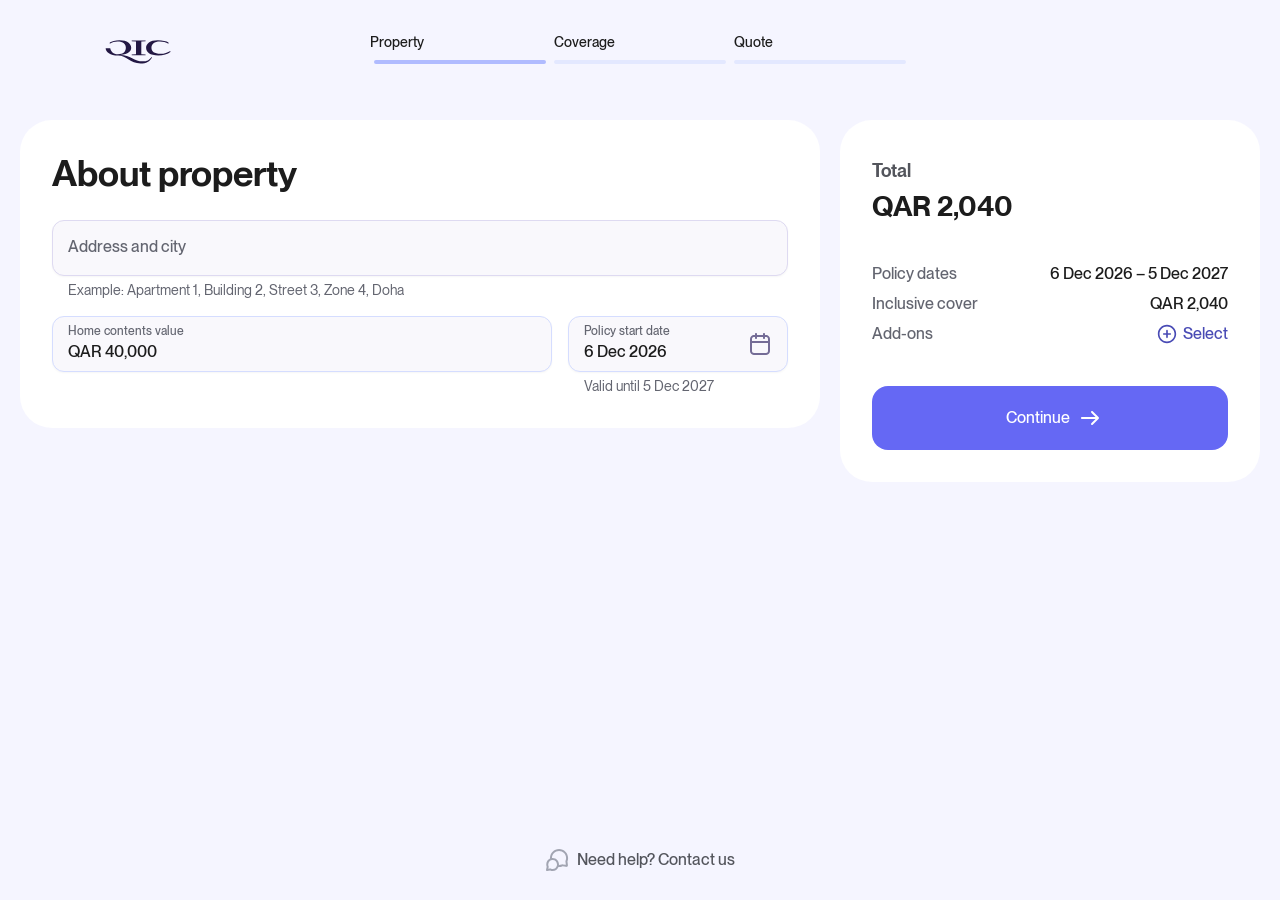
==== commit d09d18ed: "Add files via upload" ====
--- a/property.html
+++ b/property.html
@@ -82,20 +82,14 @@
         </div>
 
         <div class="flow-fields__row">
-          <div class="flow-fields__col">
-            <div class="field field--filled">
-              <div class="field__body">
-                <div class="field__content">
-                  <label class="field__label" for="contents-value">Home contents value, QAR</label>
-                  <input class="field__input" id="contents-value" type="text" inputmode="numeric"
-                         placeholder=" " value="50,000" data-contents-value>
-                </div>
+          <div class="field field--filled flow-fields__value">
+            <div class="field__body">
+              <div class="field__content">
+                <label class="field__label" for="contents-value">Home contents value</label>
+                <input class="field__input" id="contents-value" type="text" inputmode="numeric"
+                       placeholder=" " value="QAR 40,000" data-contents-value>
               </div>
             </div>
-            <a class="link" href="#">
-              How do I understand the price
-              <img class="link__icon" src="assets/img/icon-info.svg" alt="" width="16" height="16">
-            </a>
           </div>
 
           <div class="field field--filled field--date">
@@ -116,28 +110,39 @@
       </div>
     </form>
 
-    <!-- ============================= Summary ============================= -->
+    <!-- ===================== Summary — 35961:180951 ===================== -->
     <aside class="flow-card summary">
-      <h2 class="heading-5">Home contents insurance</h2>
+      <div class="summary__price">
+        <p class="heading-6 summary__price-label">Total</p>
+        <p class="heading-3 summary__price-value" data-total></p>
+      </div>
+
+      <hr class="summary__line">
 
       <div class="summary__list">
         <div class="summary__cell">
           <span class="text-medium summary__key">Policy dates</span>
           <span class="text-medium summary__value" data-policy-dates></span>
         </div>
+        <div class="summary__cell">
+          <span class="text-medium summary__key">Inclusive cover</span>
+          <span class="text-medium summary__value" data-cover></span>
+        </div>
+        <div class="summary__cell">
+          <span class="text-medium summary__key">Add-ons</span>
+          <!-- Add-ons belong to the Coverage step, which is not built yet -->
+          <button class="summary__addons" type="button">
+            <img src="assets/img/icon-plus-circle-20.svg" alt="" width="20" height="20">
+            <span class="text-medium">Select</span>
+          </button>
+        </div>
       </div>
 
       <hr class="summary__line">
 
-      <div class="summary__cell summary__cell--total">
-        <div class="summary__total">
-          <span class="heading-6">Total price</span>
-          <a class="link summary__covered" href="index.html#covers">What&rsquo;s covered</a>
-        </div>
-        <span class="heading-6 summary__price">QAR 1,420</span>
-      </div>
-
-      <button class="btn btn--l btn--primary btn--block" type="submit" form="property-form">
+      <!-- From QAR 500,000 this turns into the callback request the landing
+           shows, and opens the same dialog -->
+      <button class="btn btn--l btn--primary btn--block summary__cta" type="button" data-cta>
         <span class="btn__content">Continue</span>
         <img class="btn__icon" src="assets/img/icon-arrow-right-24.svg" alt="" width="24" height="24">
       </button>
@@ -154,6 +159,7 @@
   </footer>
 
   <script src="js/state.js"></script>
+  <script src="js/modal.js"></script>
   <script src="js/flow.js"></script>
 </body>
 </html>
--- a/css/components.css
+++ b/css/components.css
@@ -345,19 +345,18 @@
 
 
 /* ---------------------------------------------------------------
-   Shared by the hero: the three renders and the phone field
+   Shared by the hero: the four renders and the phone field
    --------------------------------------------------------------- */
 
-/* The homes share one box and cross-fade between them. Each is a transparent
-   PNG on the same 880x733 canvas, so one crop places them all alike, and the
-   box they fill is whatever the hero gives them. */
+/* The homes share one box and cross-fade between them. All four are
+   transparent PNGs drawn edge to edge on the same 1.33 canvas, so one rule
+   places them alike and a bigger home simply fills more of the box. */
 .hero-c__shot {
   position: absolute;
   top: 50%;
   left: 50%;
   width: 100%;
   height: 100%;
-  overflow: hidden; /* the studio render is zoomed past its box, as in the frame */
   opacity: 0;
   filter: blur(18px);
   transform: translate(-50%, -50%) scale(1.06);
@@ -369,30 +368,13 @@
   filter: blur(0);
   transform: translate(-50%, -50%) scale(1);
 }
-/* The two taller homes keep the studio's ratio to them */
-.hero-c__shot--family,
-.hero-c__shot--villa {
-  height: 105.5%;
-}
 
 .hero-c__shot img {
-  position: absolute;
   display: block;
+  width: 100%;
+  height: 100%;
   max-width: none;
-}
-/* These two fill their box exactly; the studio is scaled up and offset */
-.hero-c__shot--family img,
-.hero-c__shot--villa img {
-  inset: 0;
-  width: 100%;
-  height: 100%;
-  object-fit: cover;
-}
-.hero-c__shot--studio img {
-  top: -13.87%;
-  left: -7.93%;
-  width: 115.95%;
-  height: 122.2%;
+  object-fit: contain;
 }
 
 @media (prefers-reduced-motion: reduce) {
--- a/css/flow.css
+++ b/css/flow.css
@@ -123,11 +123,8 @@
   gap: var(--spacing-5);
 }
 
-.flow-fields__col {
-  display: flex;
+.flow-fields__value {
   flex: 1 1 0;
-  flex-direction: column;
-  gap: var(--spacing-3);
   min-width: 0;
 }
 
@@ -137,18 +134,34 @@
 }
 
 /* ---------------------------------------------------------------
-   Summary
+   Summary — 35961:180951. Total on top, the policy's numbers under a
+   rule, and the step's call to action at the foot.
    --------------------------------------------------------------- */
 .summary {
   flex: 0 0 auto;
+  /* the card stacks its blocks 20 apart, not the 24 the form card uses */
+  gap: var(--spacing-6);
   width: 420px;
   overflow: clip;
 }
 
+.summary__price {
+  display: flex;
+  flex-direction: column;
+  gap: var(--spacing-3);
+  padding-top: var(--spacing-3);
+}
+.summary__price-label {
+  color: var(--colorTxtSrfSecondary);
+}
+.summary__price-value {
+  color: var(--colorTxtSrfPrimary);
+}
+
 .summary__list {
   display: flex;
   flex-direction: column;
-  gap: var(--spacing-4);
+  gap: var(--spacing-2-5);
 }
 
 .summary__cell {
@@ -160,13 +173,25 @@
 .summary__key {
   flex: 1 1 0;
   min-width: 0;
-  color: var(--colorTxtSrfSecondary);
+  color: var(--colorTxtSrfTertiary);
 }
 
 .summary__value {
   color: var(--colorTxtSrfPrimary);
   text-align: right;
   white-space: nowrap;
+}
+
+/* Add-ons are picked on the Coverage step, so this cell holds a link */
+.summary__addons {
+  display: flex;
+  align-items: center;
+  gap: var(--spacing-2-5);
+  padding: 0;
+  border: none;
+  background: none;
+  color: var(--colorTxtSrfBrandPurple);
+  cursor: pointer;
 }
 
 /* Figma draws the stroke outside the 0-height line, so the rule must not add
@@ -184,24 +209,6 @@
   inset: -1px 0 auto 0;
   height: 1px;
   background-color: var(--colorBrdrSrfTertiary);
-}
-
-.summary__total {
-  display: flex;
-  flex: 1 1 0;
-  flex-direction: column;
-  gap: var(--spacing-2);
-  min-width: 0;
-}
-
-.summary__covered {
-  font-weight: 500;
-}
-
-.summary__price {
-  flex: 1 1 0;
-  min-width: 0;
-  text-align: right;
 }
 
 /* ---------------------------------------------------------------
@@ -379,17 +386,38 @@
   .flow-progress__step {
     gap: 0;
   }
+  /* Both cards run edge to edge, 10 apart — the gap the frame draws */
   .flow-content {
     flex-direction: column;
     align-items: stretch;
-    padding: var(--spacing-5);
+    /* the column starts under the header instead of centring in the slack */
+    justify-content: flex-start;
+    gap: 10px;
+    padding: var(--spacing-5) 0;
   }
   .flow-card--form,
   .summary {
     width: auto;
   }
   .flow-card {
-    padding: var(--spacing-7) var(--spacing-5);
+    padding: var(--spacing-7) var(--spacing-6);
+    border-radius: var(--radius-7);
+  }
+  .flow-card--form h1 {
+    font-size: 24px;
+    line-height: 32px;
+  }
+  /* The mobile frame drops the date's caption and shrinks the total */
+  .field--date .field__caption {
+    display: none;
+  }
+  .summary__price {
+    gap: var(--spacing-2);
+    padding-top: 0;
+  }
+  .summary__price-value {
+    font-size: 24px;
+    line-height: 32px;
   }
   .flow-fields__row {
     flex-direction: column;
